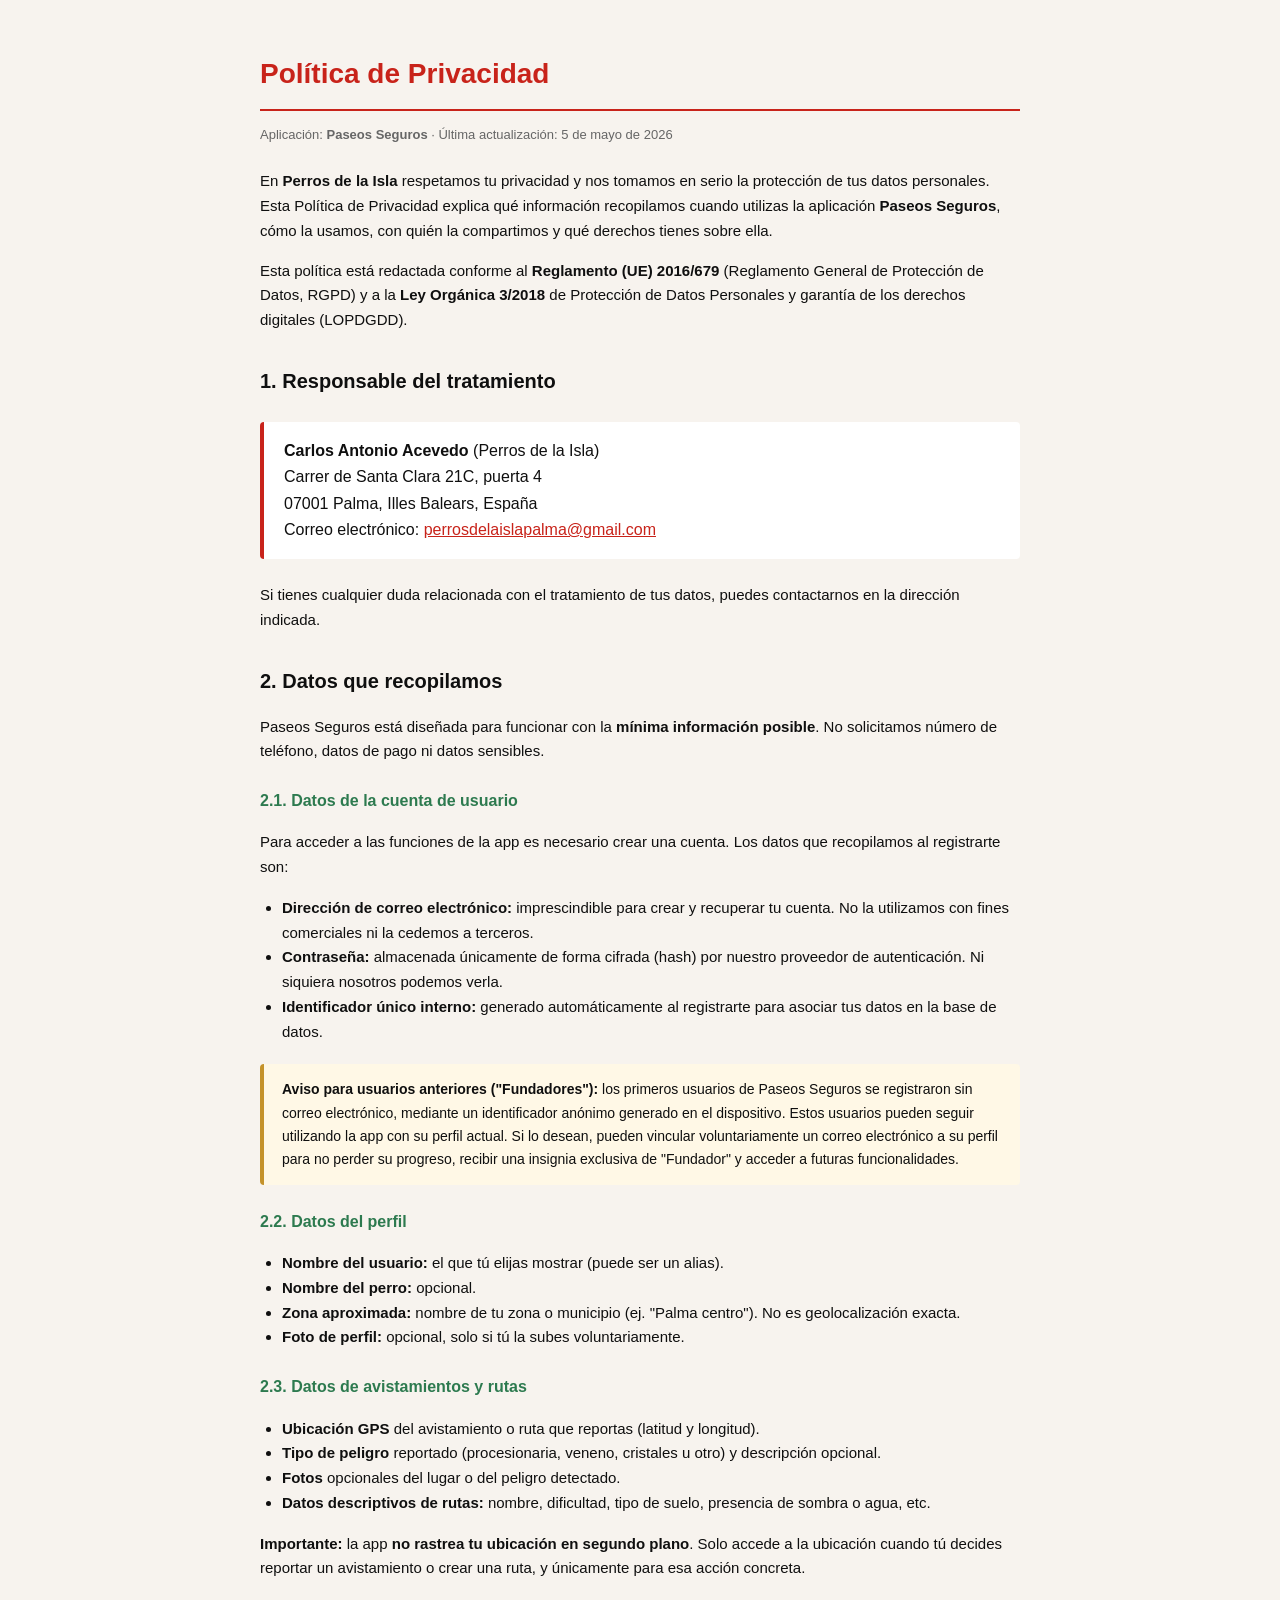
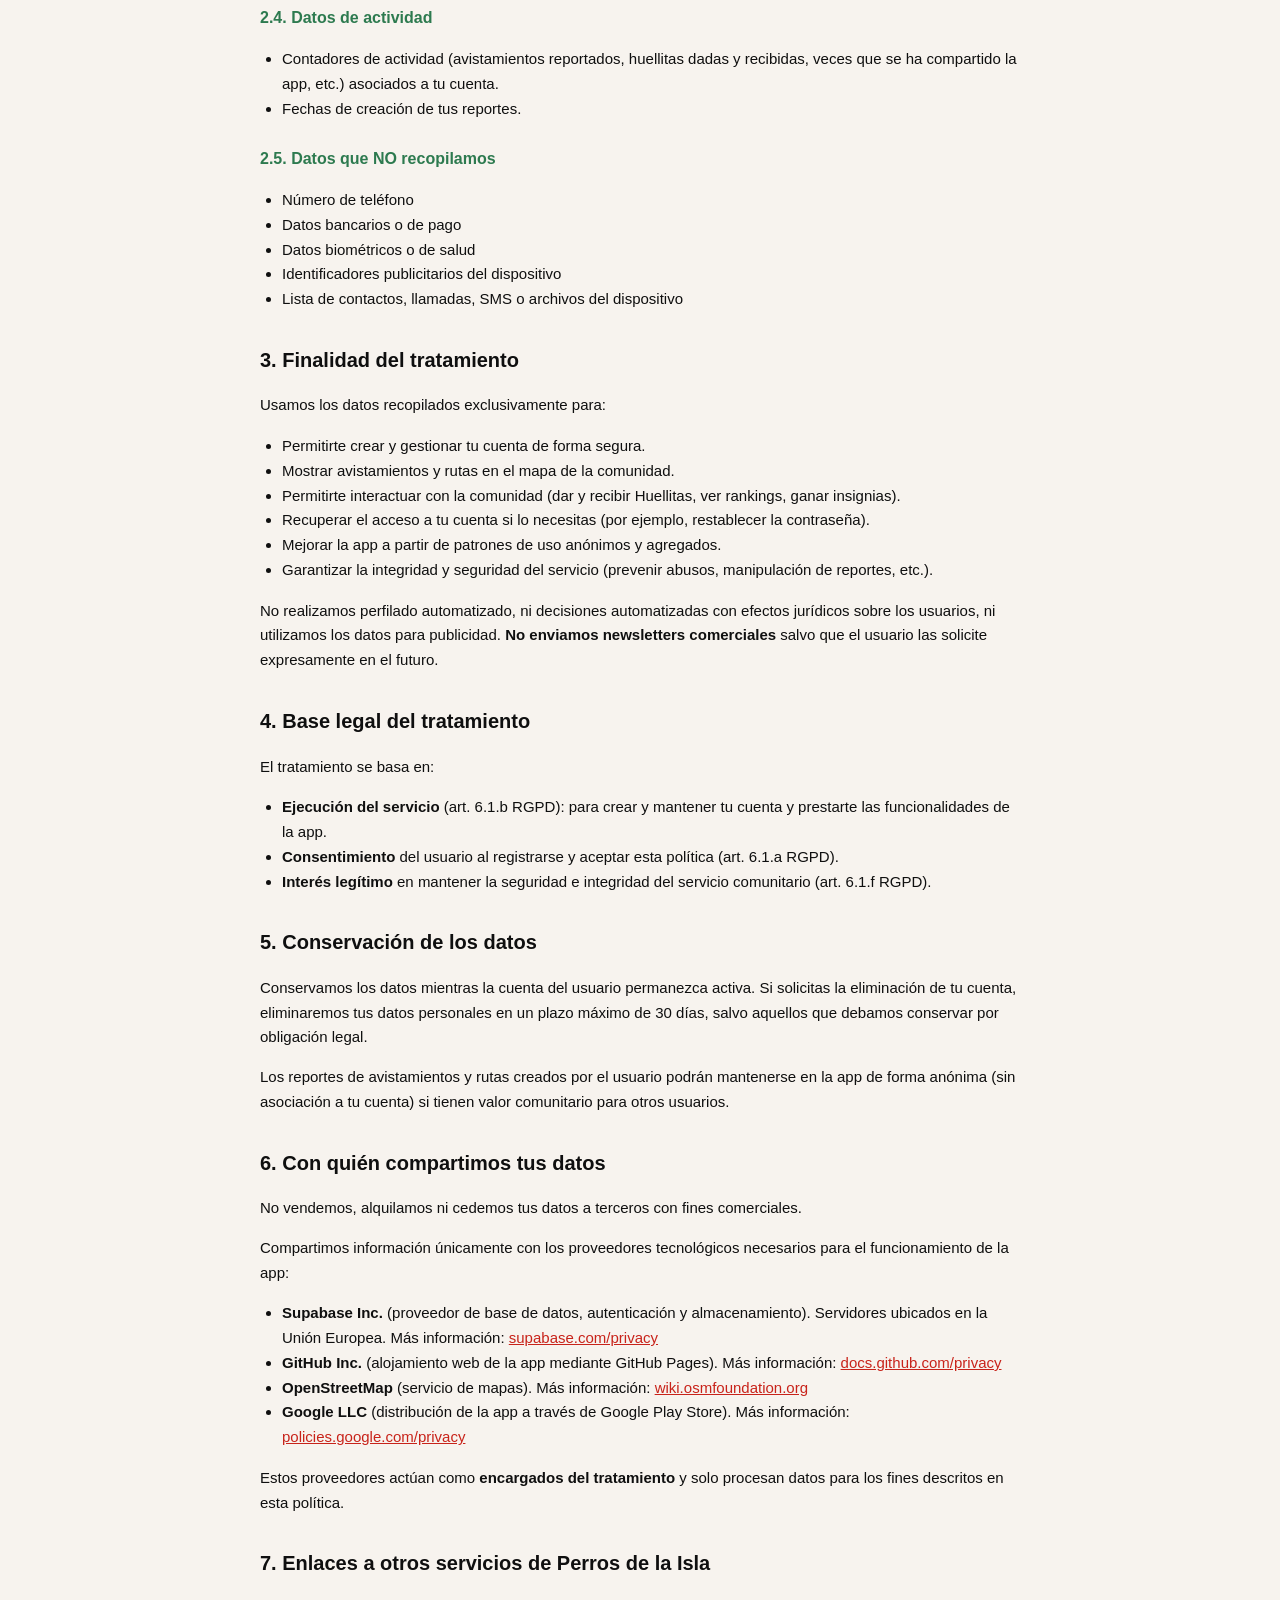
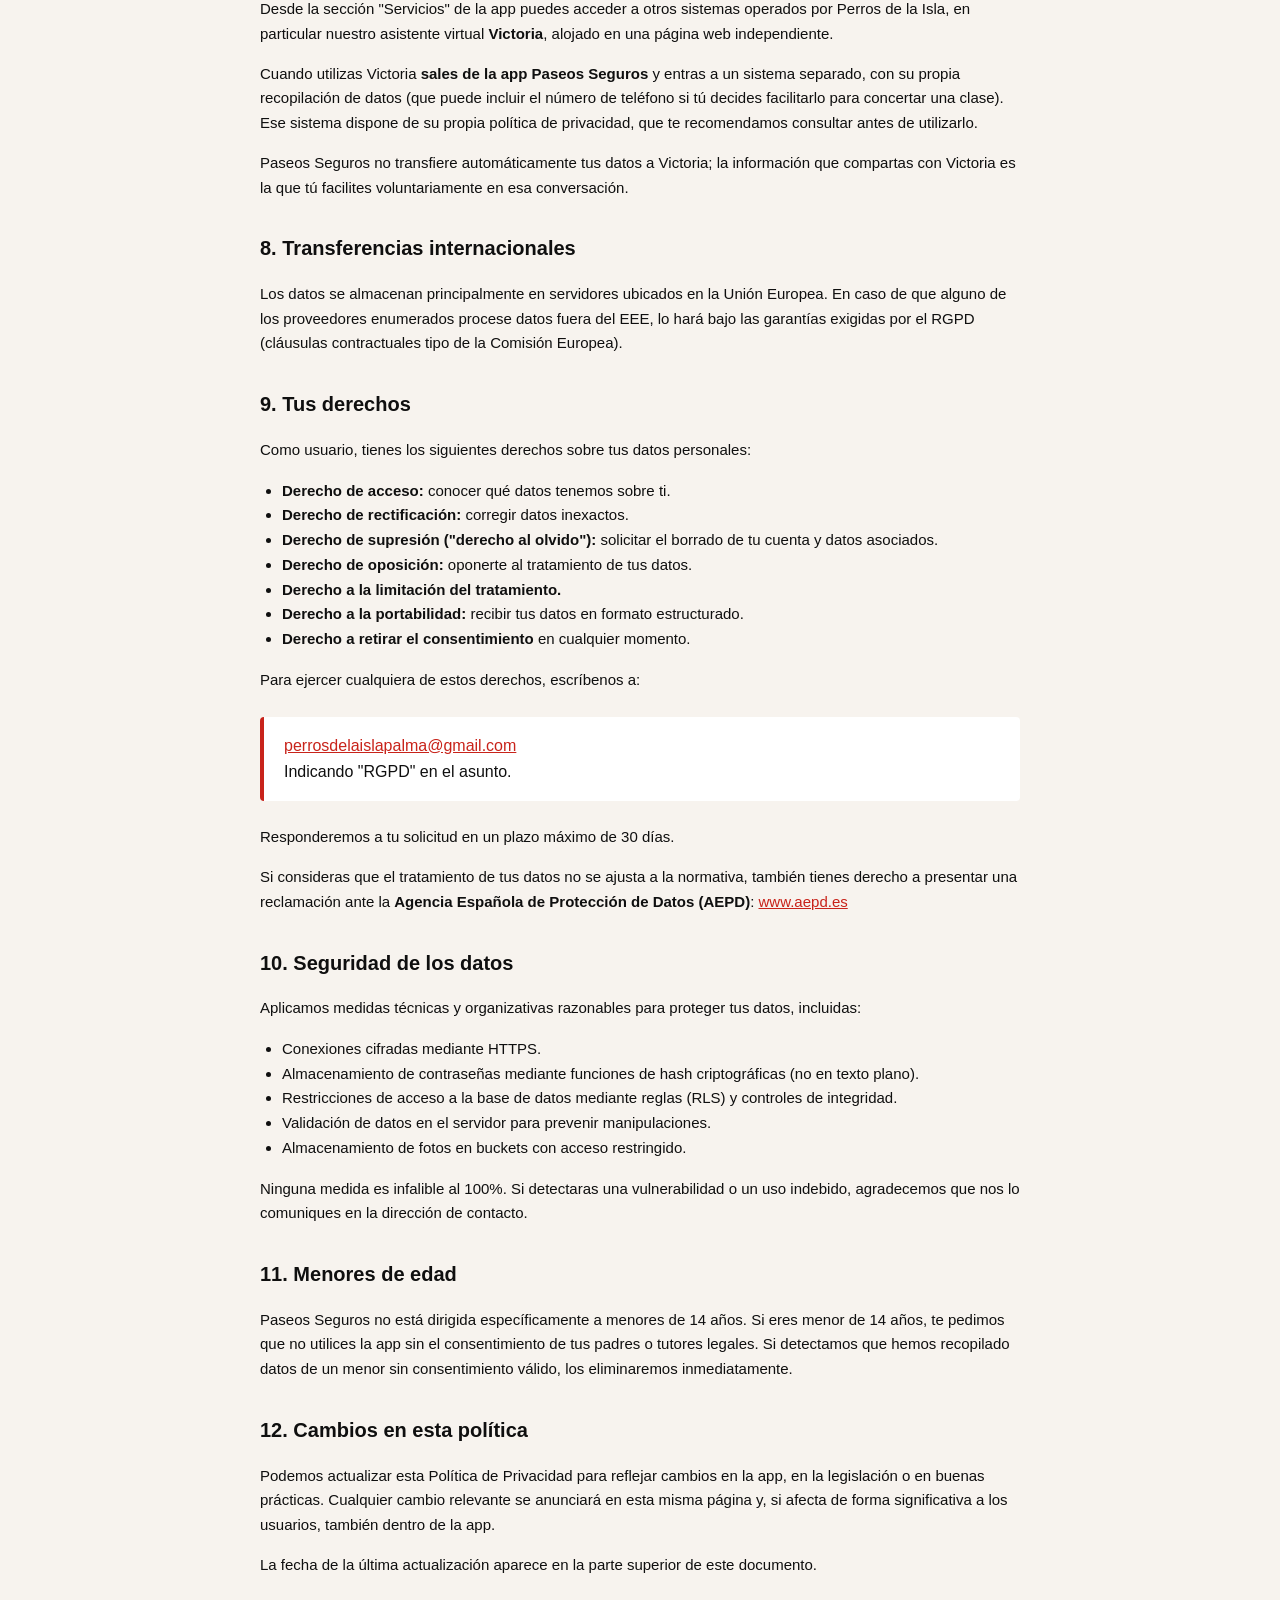
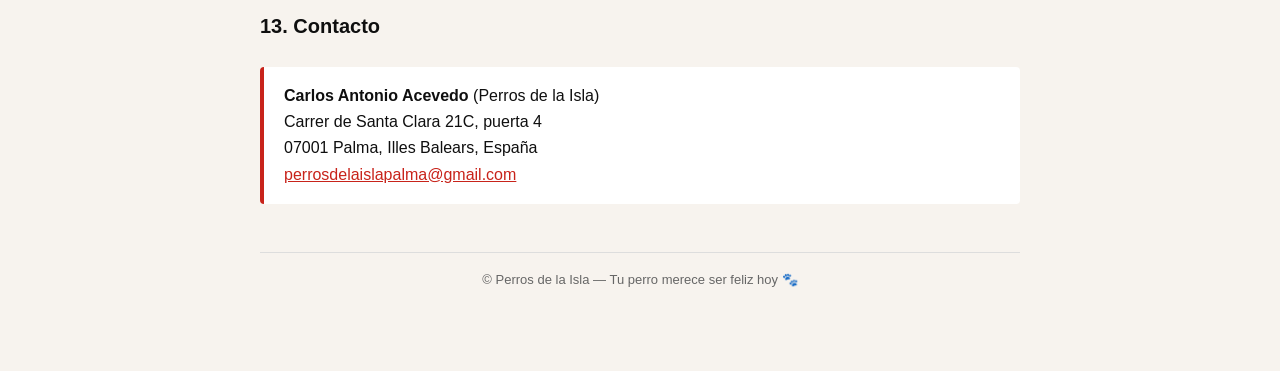
==== politica-privacidad.html @ 0988547b "docs: añadir política de privacidad pública para Play Store" ====
<!DOCTYPE html>
<html lang="es">
<head>
<meta charset="UTF-8">
<meta name="viewport" content="width=device-width, initial-scale=1.0">
<title>Política de Privacidad — Paseos Seguros</title>
<style>
  body {
    font-family: -apple-system, BlinkMacSystemFont, "Segoe UI", Roboto, sans-serif;
    max-width: 760px;
    margin: 0 auto;
    padding: 32px 20px 80px;
    line-height: 1.65;
    color: #0F0F0F;
    background: #F7F3EE;
  }
  h1 {
    color: #C8231A;
    font-size: 28px;
    border-bottom: 2px solid #C8231A;
    padding-bottom: 12px;
    margin-bottom: 8px;
  }
  h2 {
    color: #0F0F0F;
    margin-top: 32px;
    font-size: 20px;
  }
  h3 {
    color: #2D7A4F;
    margin-top: 24px;
    font-size: 16px;
  }
  p, li { font-size: 15px; }
  ul { padding-left: 22px; }
  .meta {
    color: #666;
    font-size: 13px;
    margin-bottom: 24px;
  }
  .contacto {
    background: #fff;
    padding: 16px 20px;
    border-left: 4px solid #C8231A;
    margin: 24px 0;
    border-radius: 4px;
  }
  .aviso {
    background: #fff8e6;
    padding: 14px 18px;
    border-left: 4px solid #C4922A;
    margin: 20px 0;
    border-radius: 4px;
    font-size: 14px;
  }
  a { color: #C8231A; }
  footer {
    margin-top: 48px;
    padding-top: 16px;
    border-top: 1px solid #ddd;
    font-size: 13px;
    color: #666;
    text-align: center;
  }
</style>
</head>
<body>

<h1>Política de Privacidad</h1>
<p class="meta">Aplicación: <strong>Paseos Seguros</strong> · Última actualización: 5 de mayo de 2026</p>

<p>En <strong>Perros de la Isla</strong> respetamos tu privacidad y nos tomamos en serio la protección de tus datos personales. Esta Política de Privacidad explica qué información recopilamos cuando utilizas la aplicación <strong>Paseos Seguros</strong>, cómo la usamos, con quién la compartimos y qué derechos tienes sobre ella.</p>

<p>Esta política está redactada conforme al <strong>Reglamento (UE) 2016/679</strong> (Reglamento General de Protección de Datos, RGPD) y a la <strong>Ley Orgánica 3/2018</strong> de Protección de Datos Personales y garantía de los derechos digitales (LOPDGDD).</p>

<h2>1. Responsable del tratamiento</h2>

<div class="contacto">
<strong>Carlos Antonio Acevedo</strong> (Perros de la Isla)<br>
Carrer de Santa Clara 21C, puerta 4<br>
07001 Palma, Illes Balears, España<br>
Correo electrónico: <a href="mailto:perrosdelaislapalma@gmail.com">perrosdelaislapalma@gmail.com</a>
</div>

<p>Si tienes cualquier duda relacionada con el tratamiento de tus datos, puedes contactarnos en la dirección indicada.</p>

<h2>2. Datos que recopilamos</h2>

<p>Paseos Seguros está diseñada para funcionar con la <strong>mínima información posible</strong>. No solicitamos número de teléfono, datos de pago ni datos sensibles.</p>

<h3>2.1. Datos de la cuenta de usuario</h3>

<p>Para acceder a las funciones de la app es necesario crear una cuenta. Los datos que recopilamos al registrarte son:</p>

<ul>
  <li><strong>Dirección de correo electrónico:</strong> imprescindible para crear y recuperar tu cuenta. No la utilizamos con fines comerciales ni la cedemos a terceros.</li>
  <li><strong>Contraseña:</strong> almacenada únicamente de forma cifrada (hash) por nuestro proveedor de autenticación. Ni siquiera nosotros podemos verla.</li>
  <li><strong>Identificador único interno:</strong> generado automáticamente al registrarte para asociar tus datos en la base de datos.</li>
</ul>

<div class="aviso">
<strong>Aviso para usuarios anteriores ("Fundadores"):</strong> los primeros usuarios de Paseos Seguros se registraron sin correo electrónico, mediante un identificador anónimo generado en el dispositivo. Estos usuarios pueden seguir utilizando la app con su perfil actual. Si lo desean, pueden vincular voluntariamente un correo electrónico a su perfil para no perder su progreso, recibir una insignia exclusiva de "Fundador" y acceder a futuras funcionalidades.
</div>

<h3>2.2. Datos del perfil</h3>
<ul>
  <li><strong>Nombre del usuario:</strong> el que tú elijas mostrar (puede ser un alias).</li>
  <li><strong>Nombre del perro:</strong> opcional.</li>
  <li><strong>Zona aproximada:</strong> nombre de tu zona o municipio (ej. "Palma centro"). No es geolocalización exacta.</li>
  <li><strong>Foto de perfil:</strong> opcional, solo si tú la subes voluntariamente.</li>
</ul>

<h3>2.3. Datos de avistamientos y rutas</h3>
<ul>
  <li><strong>Ubicación GPS</strong> del avistamiento o ruta que reportas (latitud y longitud).</li>
  <li><strong>Tipo de peligro</strong> reportado (procesionaria, veneno, cristales u otro) y descripción opcional.</li>
  <li><strong>Fotos</strong> opcionales del lugar o del peligro detectado.</li>
  <li><strong>Datos descriptivos de rutas:</strong> nombre, dificultad, tipo de suelo, presencia de sombra o agua, etc.</li>
</ul>

<p><strong>Importante:</strong> la app <strong>no rastrea tu ubicación en segundo plano</strong>. Solo accede a la ubicación cuando tú decides reportar un avistamiento o crear una ruta, y únicamente para esa acción concreta.</p>

<h3>2.4. Datos de actividad</h3>
<ul>
  <li>Contadores de actividad (avistamientos reportados, huellitas dadas y recibidas, veces que se ha compartido la app, etc.) asociados a tu cuenta.</li>
  <li>Fechas de creación de tus reportes.</li>
</ul>

<h3>2.5. Datos que NO recopilamos</h3>
<ul>
  <li>Número de teléfono</li>
  <li>Datos bancarios o de pago</li>
  <li>Datos biométricos o de salud</li>
  <li>Identificadores publicitarios del dispositivo</li>
  <li>Lista de contactos, llamadas, SMS o archivos del dispositivo</li>
</ul>

<h2>3. Finalidad del tratamiento</h2>

<p>Usamos los datos recopilados exclusivamente para:</p>
<ul>
  <li>Permitirte crear y gestionar tu cuenta de forma segura.</li>
  <li>Mostrar avistamientos y rutas en el mapa de la comunidad.</li>
  <li>Permitirte interactuar con la comunidad (dar y recibir Huellitas, ver rankings, ganar insignias).</li>
  <li>Recuperar el acceso a tu cuenta si lo necesitas (por ejemplo, restablecer la contraseña).</li>
  <li>Mejorar la app a partir de patrones de uso anónimos y agregados.</li>
  <li>Garantizar la integridad y seguridad del servicio (prevenir abusos, manipulación de reportes, etc.).</li>
</ul>

<p>No realizamos perfilado automatizado, ni decisiones automatizadas con efectos jurídicos sobre los usuarios, ni utilizamos los datos para publicidad. <strong>No enviamos newsletters comerciales</strong> salvo que el usuario las solicite expresamente en el futuro.</p>

<h2>4. Base legal del tratamiento</h2>

<p>El tratamiento se basa en:</p>
<ul>
  <li><strong>Ejecución del servicio</strong> (art. 6.1.b RGPD): para crear y mantener tu cuenta y prestarte las funcionalidades de la app.</li>
  <li><strong>Consentimiento</strong> del usuario al registrarse y aceptar esta política (art. 6.1.a RGPD).</li>
  <li><strong>Interés legítimo</strong> en mantener la seguridad e integridad del servicio comunitario (art. 6.1.f RGPD).</li>
</ul>

<h2>5. Conservación de los datos</h2>

<p>Conservamos los datos mientras la cuenta del usuario permanezca activa. Si solicitas la eliminación de tu cuenta, eliminaremos tus datos personales en un plazo máximo de 30 días, salvo aquellos que debamos conservar por obligación legal.</p>

<p>Los reportes de avistamientos y rutas creados por el usuario podrán mantenerse en la app de forma anónima (sin asociación a tu cuenta) si tienen valor comunitario para otros usuarios.</p>

<h2>6. Con quién compartimos tus datos</h2>

<p>No vendemos, alquilamos ni cedemos tus datos a terceros con fines comerciales.</p>

<p>Compartimos información únicamente con los proveedores tecnológicos necesarios para el funcionamiento de la app:</p>

<ul>
  <li><strong>Supabase Inc.</strong> (proveedor de base de datos, autenticación y almacenamiento). Servidores ubicados en la Unión Europea. Más información: <a href="https://supabase.com/privacy" target="_blank" rel="noopener">supabase.com/privacy</a></li>
  <li><strong>GitHub Inc.</strong> (alojamiento web de la app mediante GitHub Pages). Más información: <a href="https://docs.github.com/site-policy/privacy-policies/github-general-privacy-statement" target="_blank" rel="noopener">docs.github.com/privacy</a></li>
  <li><strong>OpenStreetMap</strong> (servicio de mapas). Más información: <a href="https://wiki.osmfoundation.org/wiki/Privacy_Policy" target="_blank" rel="noopener">wiki.osmfoundation.org</a></li>
  <li><strong>Google LLC</strong> (distribución de la app a través de Google Play Store). Más información: <a href="https://policies.google.com/privacy" target="_blank" rel="noopener">policies.google.com/privacy</a></li>
</ul>

<p>Estos proveedores actúan como <strong>encargados del tratamiento</strong> y solo procesan datos para los fines descritos en esta política.</p>

<h2>7. Enlaces a otros servicios de Perros de la Isla</h2>

<p>Desde la sección "Servicios" de la app puedes acceder a otros sistemas operados por Perros de la Isla, en particular nuestro asistente virtual <strong>Victoria</strong>, alojado en una página web independiente.</p>

<p>Cuando utilizas Victoria <strong>sales de la app Paseos Seguros</strong> y entras a un sistema separado, con su propia recopilación de datos (que puede incluir el número de teléfono si tú decides facilitarlo para concertar una clase). Ese sistema dispone de su propia política de privacidad, que te recomendamos consultar antes de utilizarlo.</p>

<p>Paseos Seguros no transfiere automáticamente tus datos a Victoria; la información que compartas con Victoria es la que tú facilites voluntariamente en esa conversación.</p>

<h2>8. Transferencias internacionales</h2>

<p>Los datos se almacenan principalmente en servidores ubicados en la Unión Europea. En caso de que alguno de los proveedores enumerados procese datos fuera del EEE, lo hará bajo las garantías exigidas por el RGPD (cláusulas contractuales tipo de la Comisión Europea).</p>

<h2>9. Tus derechos</h2>

<p>Como usuario, tienes los siguientes derechos sobre tus datos personales:</p>

<ul>
  <li><strong>Derecho de acceso:</strong> conocer qué datos tenemos sobre ti.</li>
  <li><strong>Derecho de rectificación:</strong> corregir datos inexactos.</li>
  <li><strong>Derecho de supresión ("derecho al olvido"):</strong> solicitar el borrado de tu cuenta y datos asociados.</li>
  <li><strong>Derecho de oposición:</strong> oponerte al tratamiento de tus datos.</li>
  <li><strong>Derecho a la limitación del tratamiento.</strong></li>
  <li><strong>Derecho a la portabilidad:</strong> recibir tus datos en formato estructurado.</li>
  <li><strong>Derecho a retirar el consentimiento</strong> en cualquier momento.</li>
</ul>

<p>Para ejercer cualquiera de estos derechos, escríbenos a:</p>

<div class="contacto">
<a href="mailto:perrosdelaislapalma@gmail.com">perrosdelaislapalma@gmail.com</a><br>
Indicando "RGPD" en el asunto.
</div>

<p>Responderemos a tu solicitud en un plazo máximo de 30 días.</p>

<p>Si consideras que el tratamiento de tus datos no se ajusta a la normativa, también tienes derecho a presentar una reclamación ante la <strong>Agencia Española de Protección de Datos (AEPD)</strong>: <a href="https://www.aepd.es" target="_blank" rel="noopener">www.aepd.es</a></p>

<h2>10. Seguridad de los datos</h2>

<p>Aplicamos medidas técnicas y organizativas razonables para proteger tus datos, incluidas:</p>
<ul>
  <li>Conexiones cifradas mediante HTTPS.</li>
  <li>Almacenamiento de contraseñas mediante funciones de hash criptográficas (no en texto plano).</li>
  <li>Restricciones de acceso a la base de datos mediante reglas (RLS) y controles de integridad.</li>
  <li>Validación de datos en el servidor para prevenir manipulaciones.</li>
  <li>Almacenamiento de fotos en buckets con acceso restringido.</li>
</ul>

<p>Ninguna medida es infalible al 100%. Si detectaras una vulnerabilidad o un uso indebido, agradecemos que nos lo comuniques en la dirección de contacto.</p>

<h2>11. Menores de edad</h2>

<p>Paseos Seguros no está dirigida específicamente a menores de 14 años. Si eres menor de 14 años, te pedimos que no utilices la app sin el consentimiento de tus padres o tutores legales. Si detectamos que hemos recopilado datos de un menor sin consentimiento válido, los eliminaremos inmediatamente.</p>

<h2>12. Cambios en esta política</h2>

<p>Podemos actualizar esta Política de Privacidad para reflejar cambios en la app, en la legislación o en buenas prácticas. Cualquier cambio relevante se anunciará en esta misma página y, si afecta de forma significativa a los usuarios, también dentro de la app.</p>

<p>La fecha de la última actualización aparece en la parte superior de este documento.</p>

<h2>13. Contacto</h2>

<div class="contacto">
<strong>Carlos Antonio Acevedo</strong> (Perros de la Isla)<br>
Carrer de Santa Clara 21C, puerta 4<br>
07001 Palma, Illes Balears, España<br>
<a href="mailto:perrosdelaislapalma@gmail.com">perrosdelaislapalma@gmail.com</a>
</div>

<footer>
© Perros de la Isla — Tu perro merece ser feliz hoy 🐾
</footer>

</body>
</html>
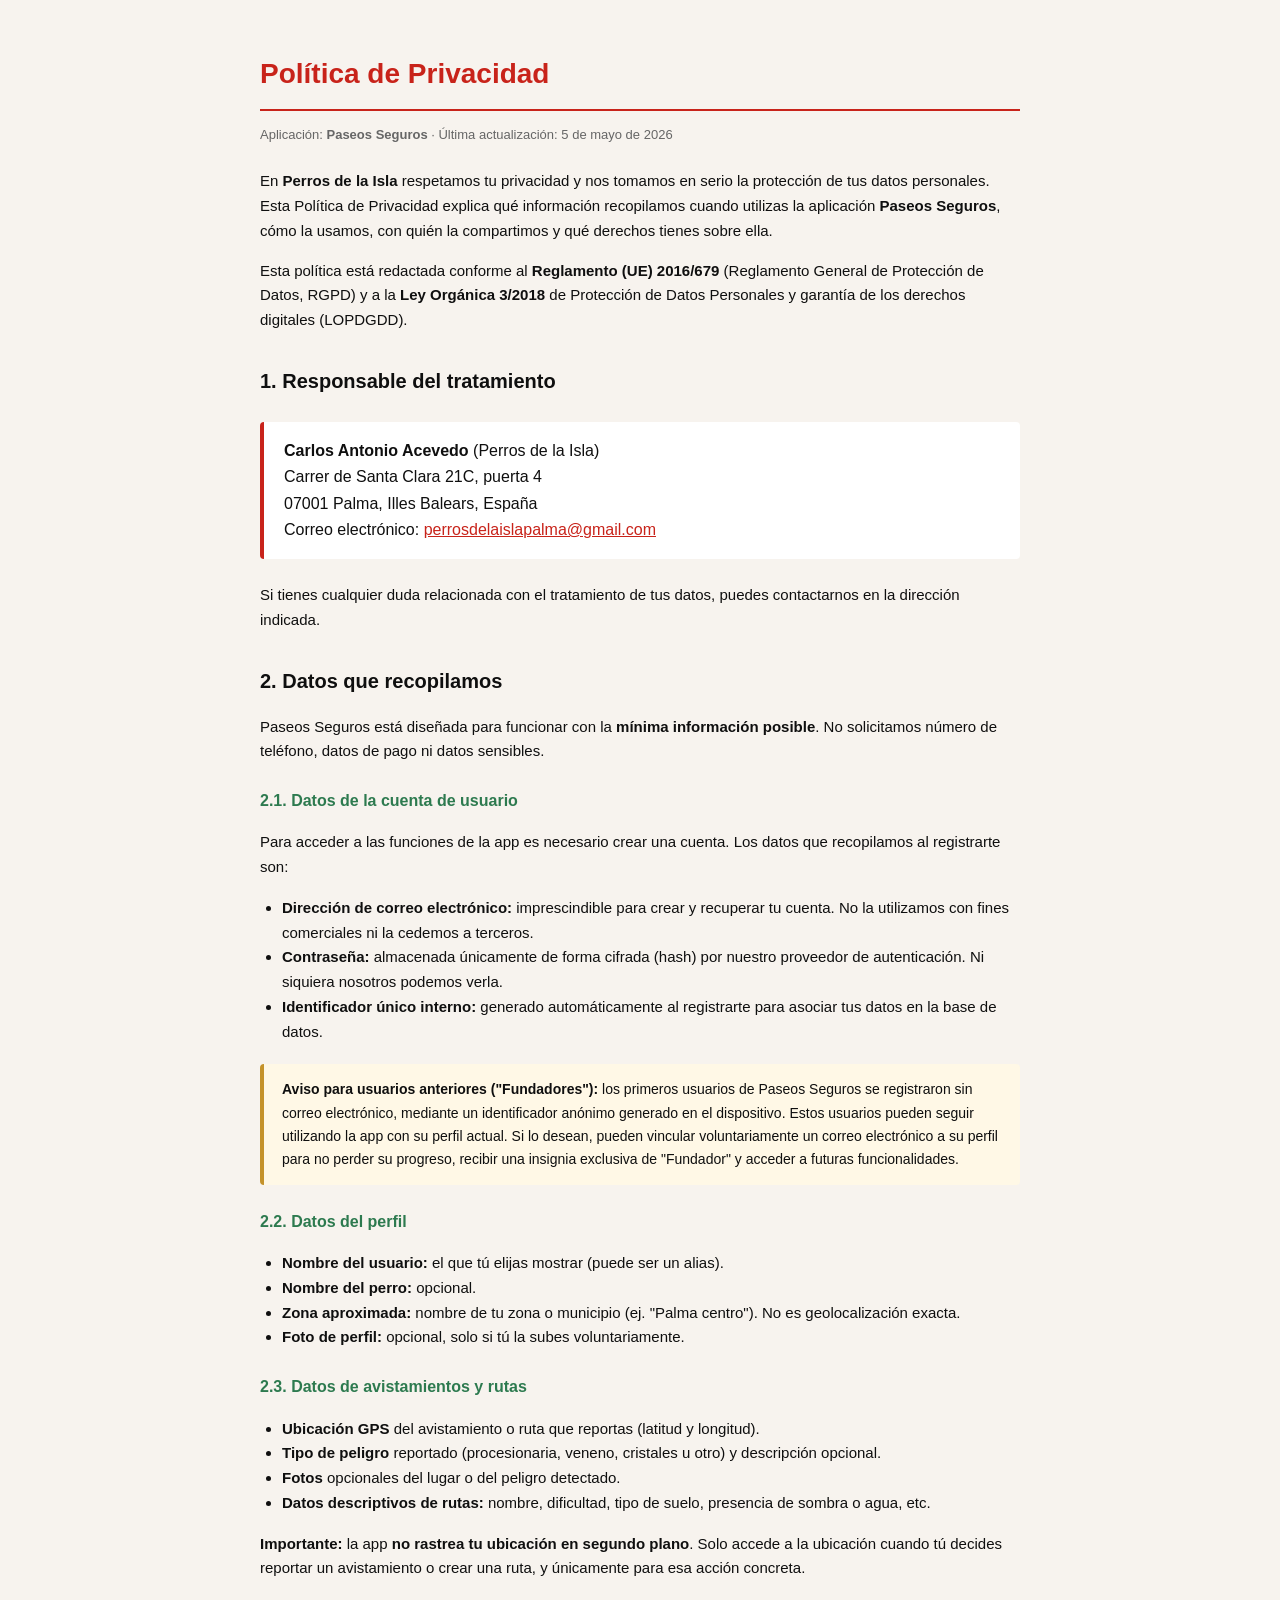
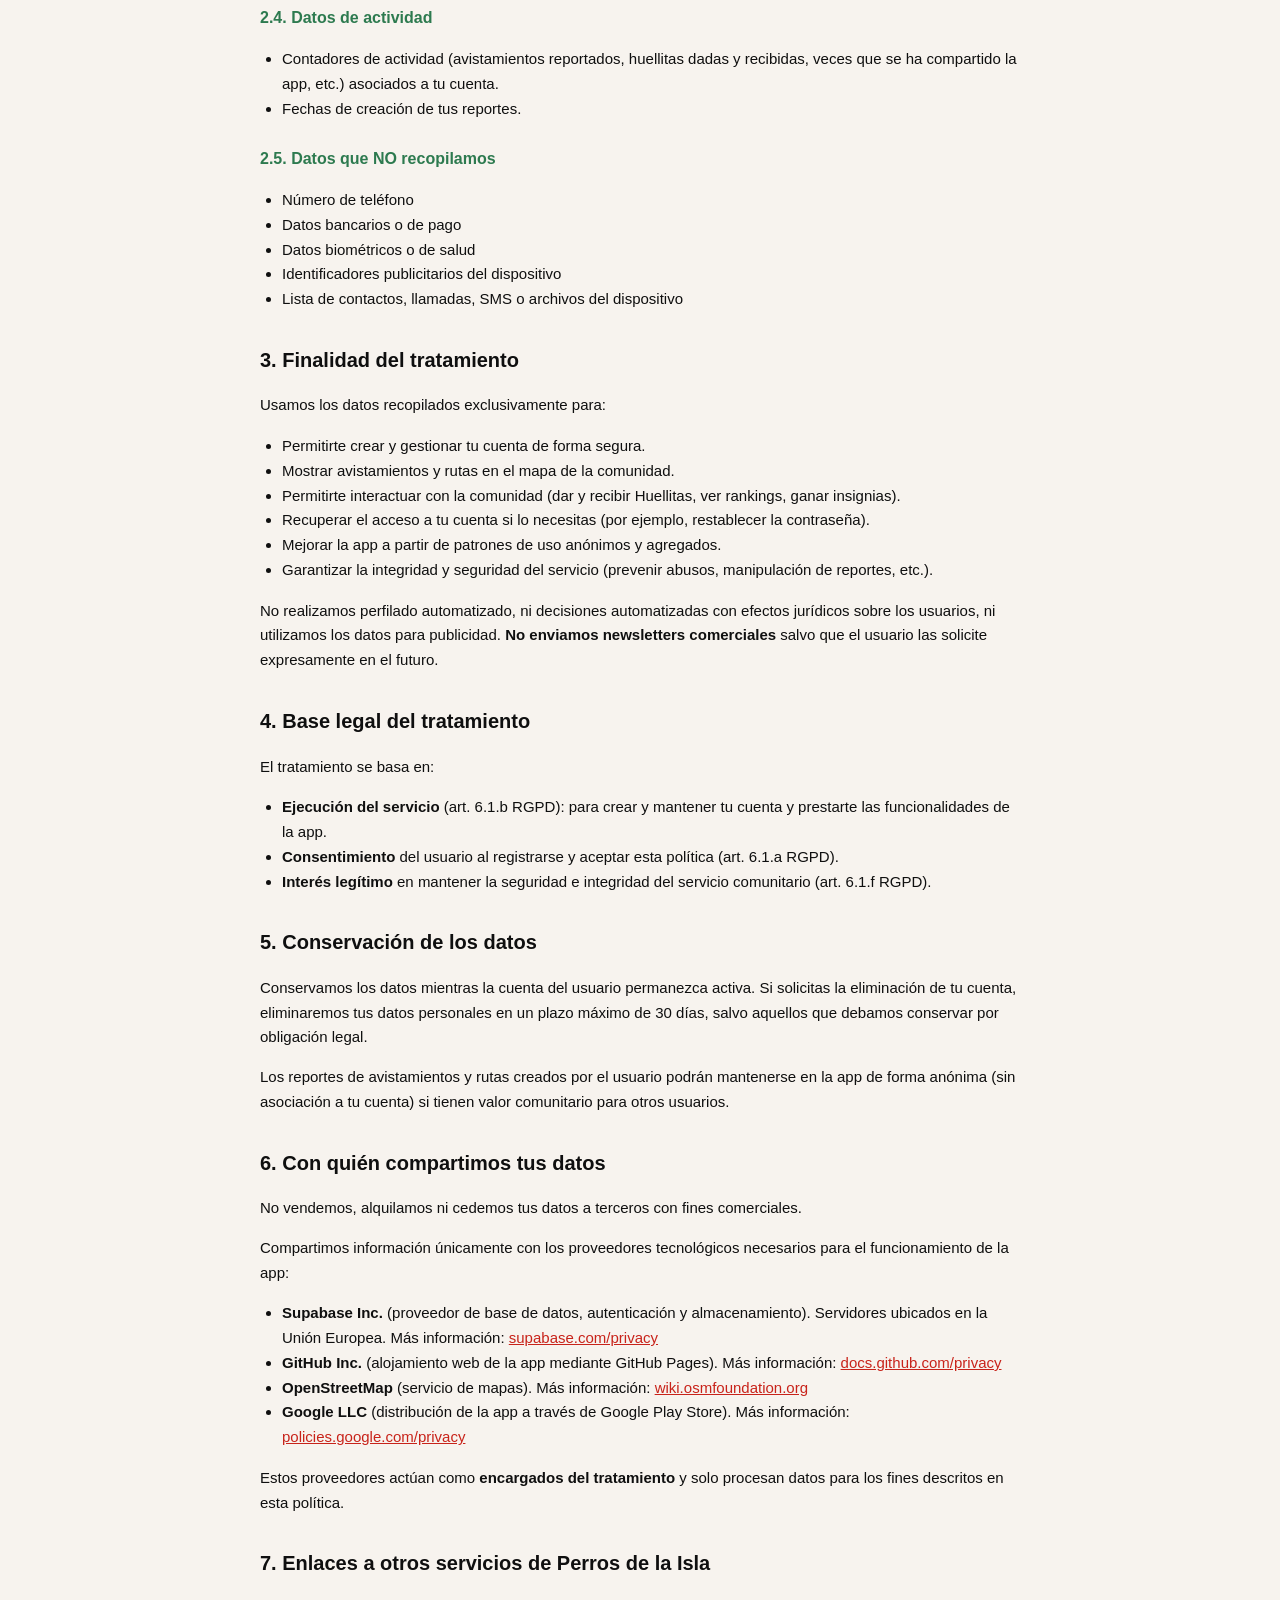
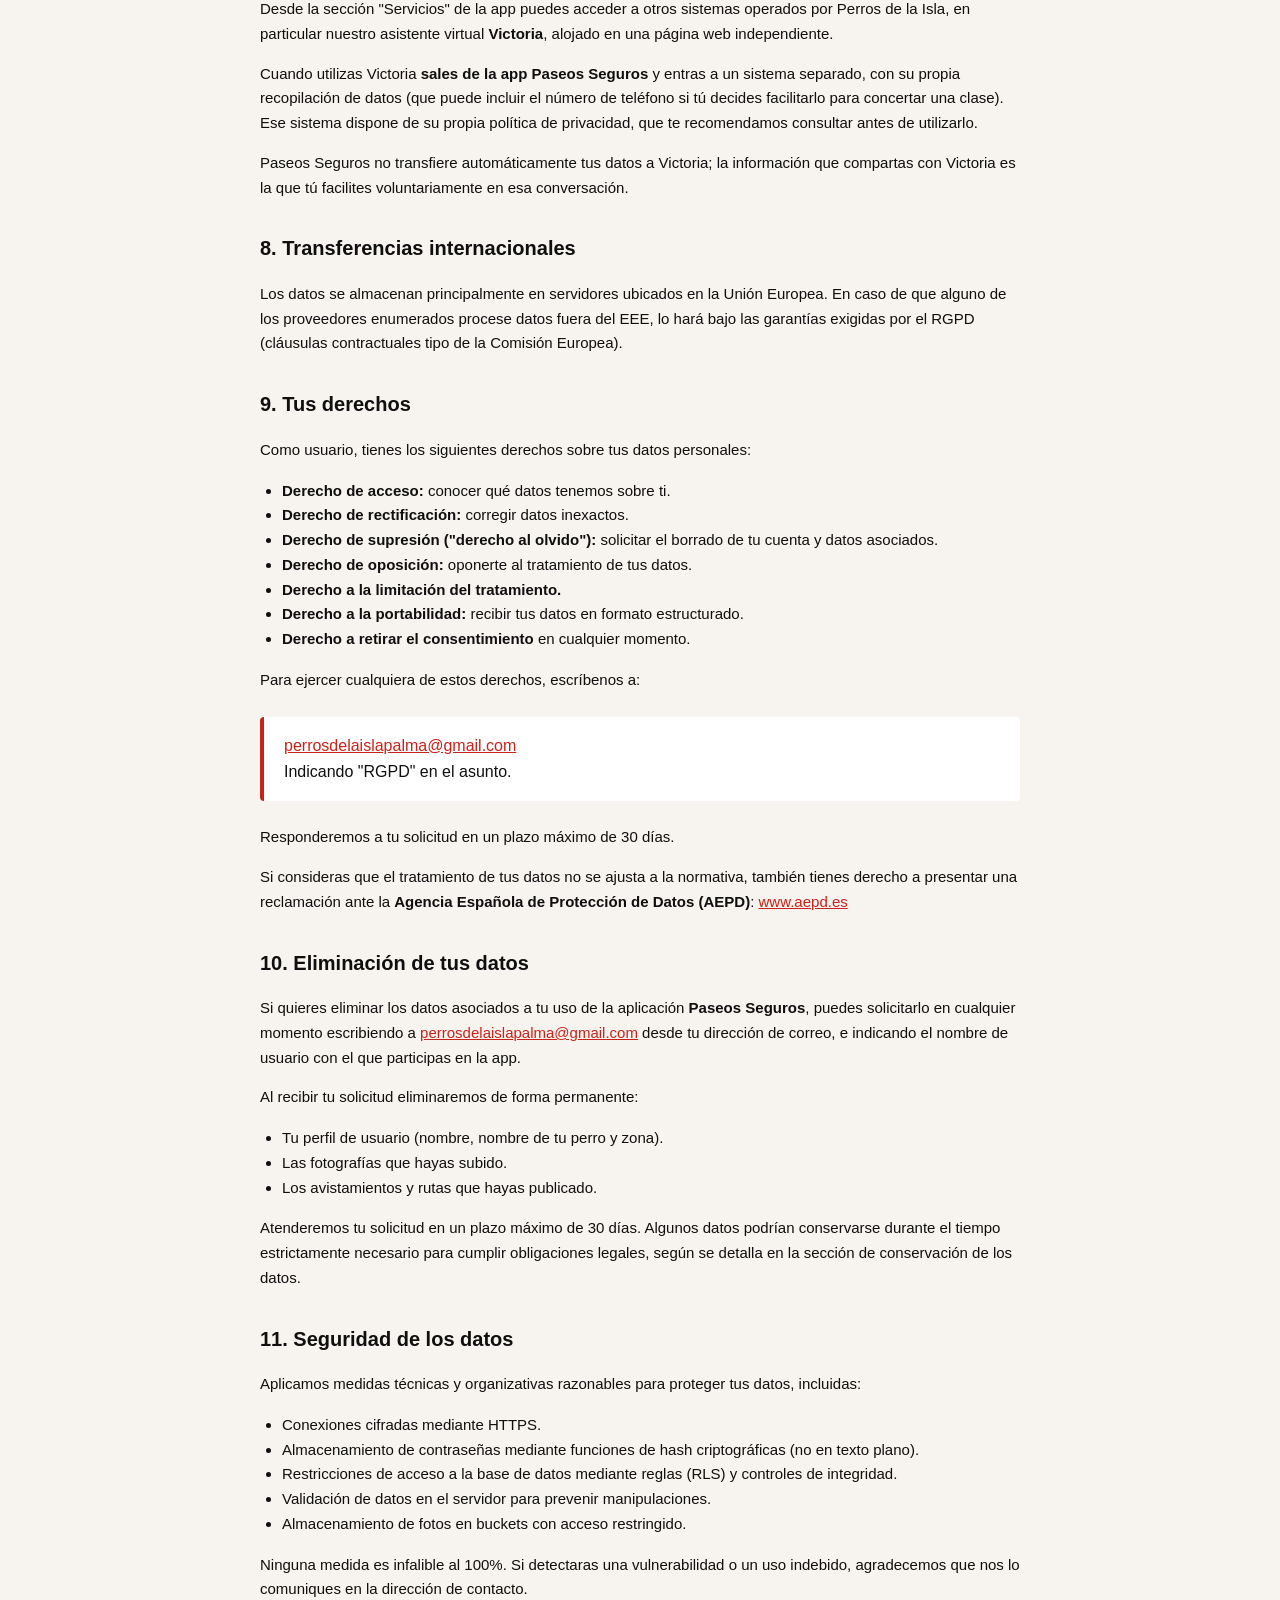
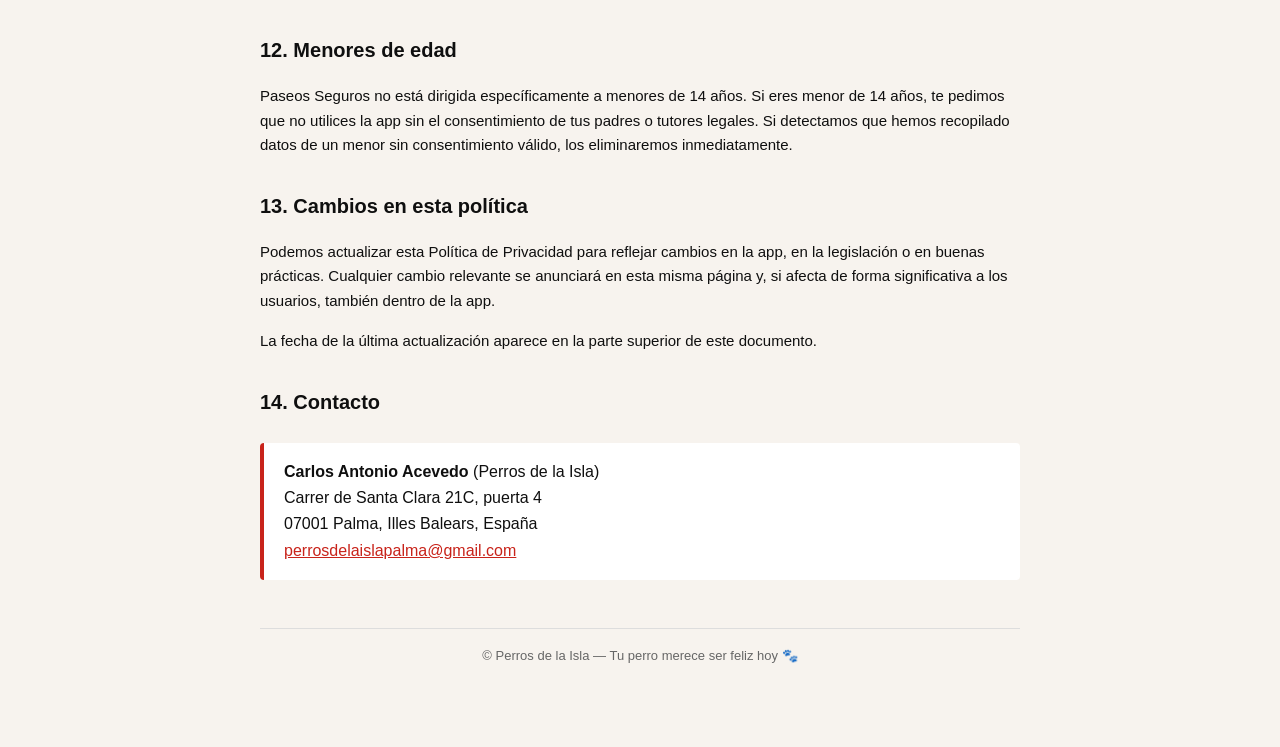
==== commit f6536224: "Sección de eliminación de datos en política de privacidad (Play Store)" ====
--- a/politica-privacidad.html
+++ b/politica-privacidad.html
@@ -216,7 +216,21 @@
 
 <p>Si consideras que el tratamiento de tus datos no se ajusta a la normativa, también tienes derecho a presentar una reclamación ante la <strong>Agencia Española de Protección de Datos (AEPD)</strong>: <a href="https://www.aepd.es" target="_blank" rel="noopener">www.aepd.es</a></p>
 
-<h2>10. Seguridad de los datos</h2>
+<h2 id="eliminacion-de-datos">10. Eliminación de tus datos</h2>
+
+<p>Si quieres eliminar los datos asociados a tu uso de la aplicación <strong>Paseos Seguros</strong>, puedes solicitarlo en cualquier momento escribiendo a <a href="mailto:perrosdelaislapalma@gmail.com">perrosdelaislapalma@gmail.com</a> desde tu dirección de correo, e indicando el nombre de usuario con el que participas en la app.</p>
+
+<p>Al recibir tu solicitud eliminaremos de forma permanente:</p>
+
+<ul>
+  <li>Tu perfil de usuario (nombre, nombre de tu perro y zona).</li>
+  <li>Las fotografías que hayas subido.</li>
+  <li>Los avistamientos y rutas que hayas publicado.</li>
+</ul>
+
+<p>Atenderemos tu solicitud en un plazo máximo de 30 días. Algunos datos podrían conservarse durante el tiempo estrictamente necesario para cumplir obligaciones legales, según se detalla en la sección de conservación de los datos.</p>
+
+<h2>11. Seguridad de los datos</h2>
 
 <p>Aplicamos medidas técnicas y organizativas razonables para proteger tus datos, incluidas:</p>
 <ul>
@@ -229,17 +243,17 @@
 
 <p>Ninguna medida es infalible al 100%. Si detectaras una vulnerabilidad o un uso indebido, agradecemos que nos lo comuniques en la dirección de contacto.</p>
 
-<h2>11. Menores de edad</h2>
+<h2>12. Menores de edad</h2>
 
 <p>Paseos Seguros no está dirigida específicamente a menores de 14 años. Si eres menor de 14 años, te pedimos que no utilices la app sin el consentimiento de tus padres o tutores legales. Si detectamos que hemos recopilado datos de un menor sin consentimiento válido, los eliminaremos inmediatamente.</p>
 
-<h2>12. Cambios en esta política</h2>
+<h2>13. Cambios en esta política</h2>
 
 <p>Podemos actualizar esta Política de Privacidad para reflejar cambios en la app, en la legislación o en buenas prácticas. Cualquier cambio relevante se anunciará en esta misma página y, si afecta de forma significativa a los usuarios, también dentro de la app.</p>
 
 <p>La fecha de la última actualización aparece en la parte superior de este documento.</p>
 
-<h2>13. Contacto</h2>
+<h2>14. Contacto</h2>
 
 <div class="contacto">
 <strong>Carlos Antonio Acevedo</strong> (Perros de la Isla)<br>
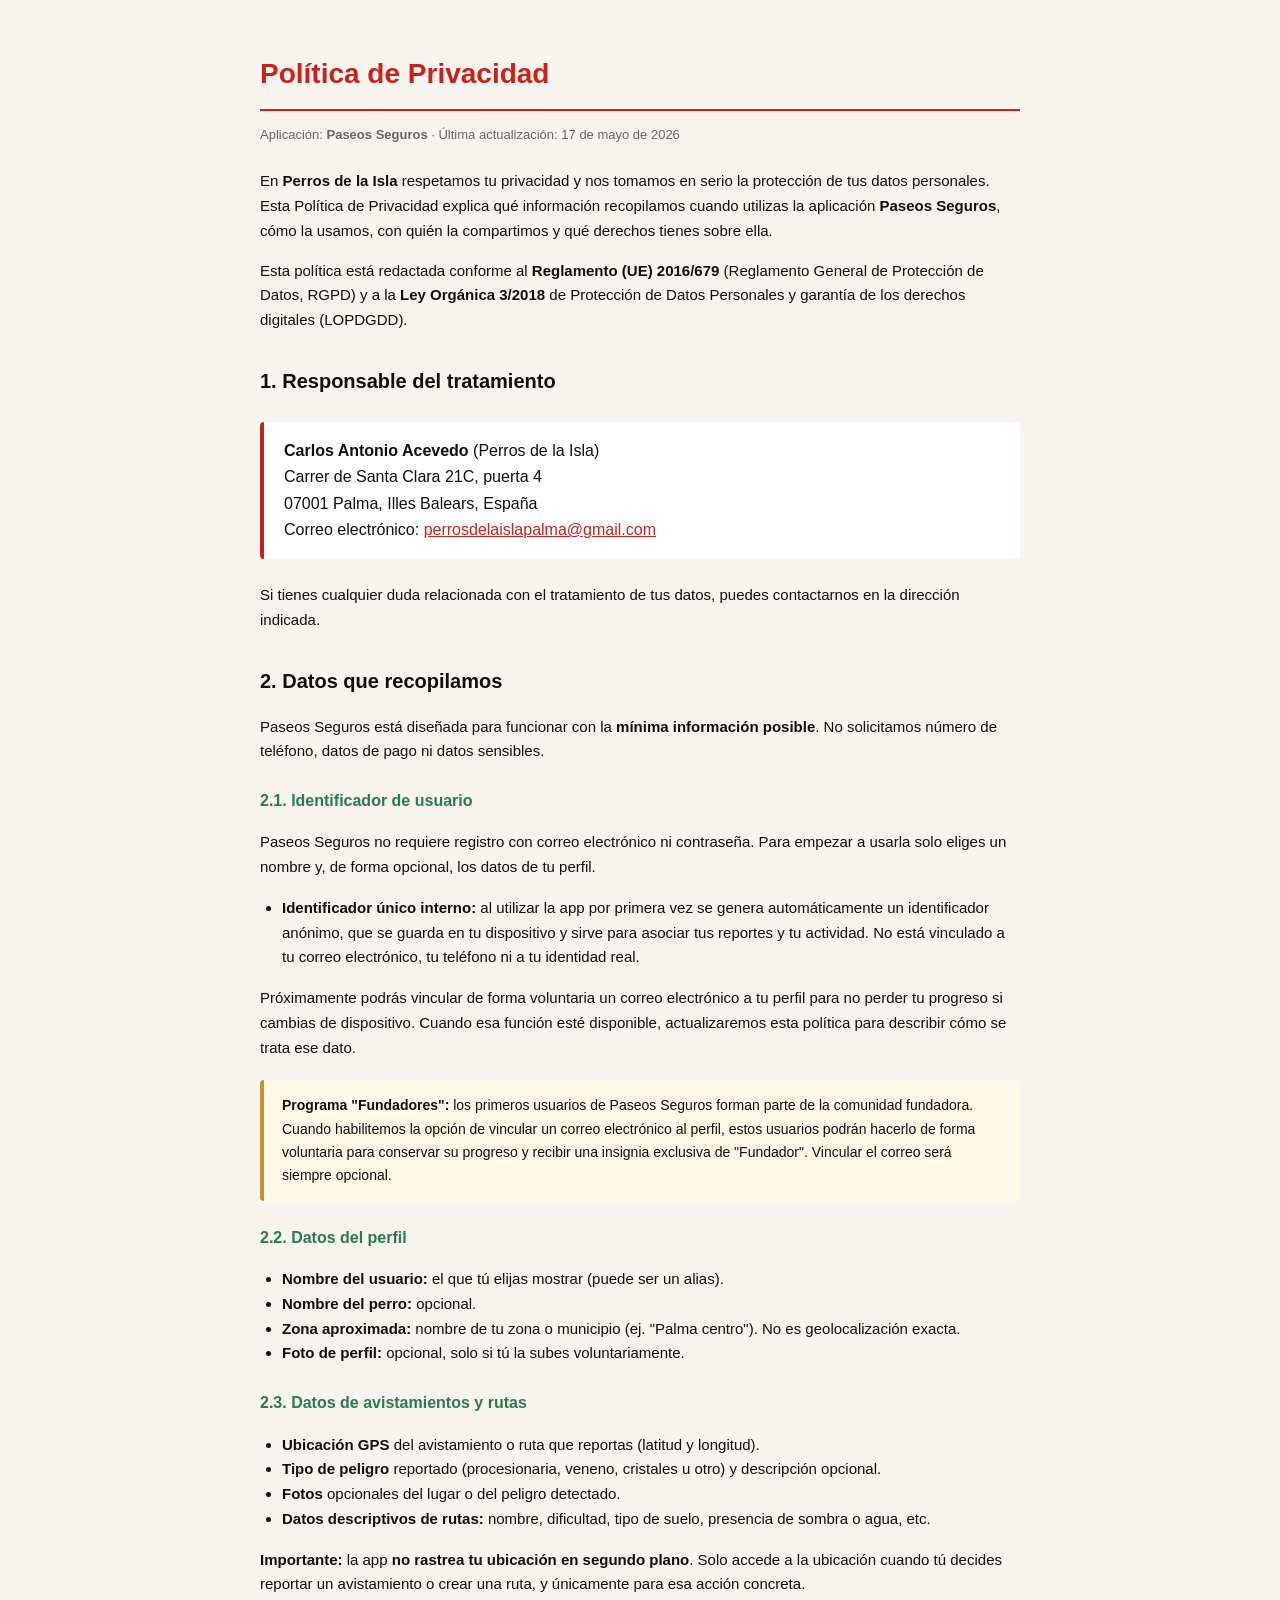
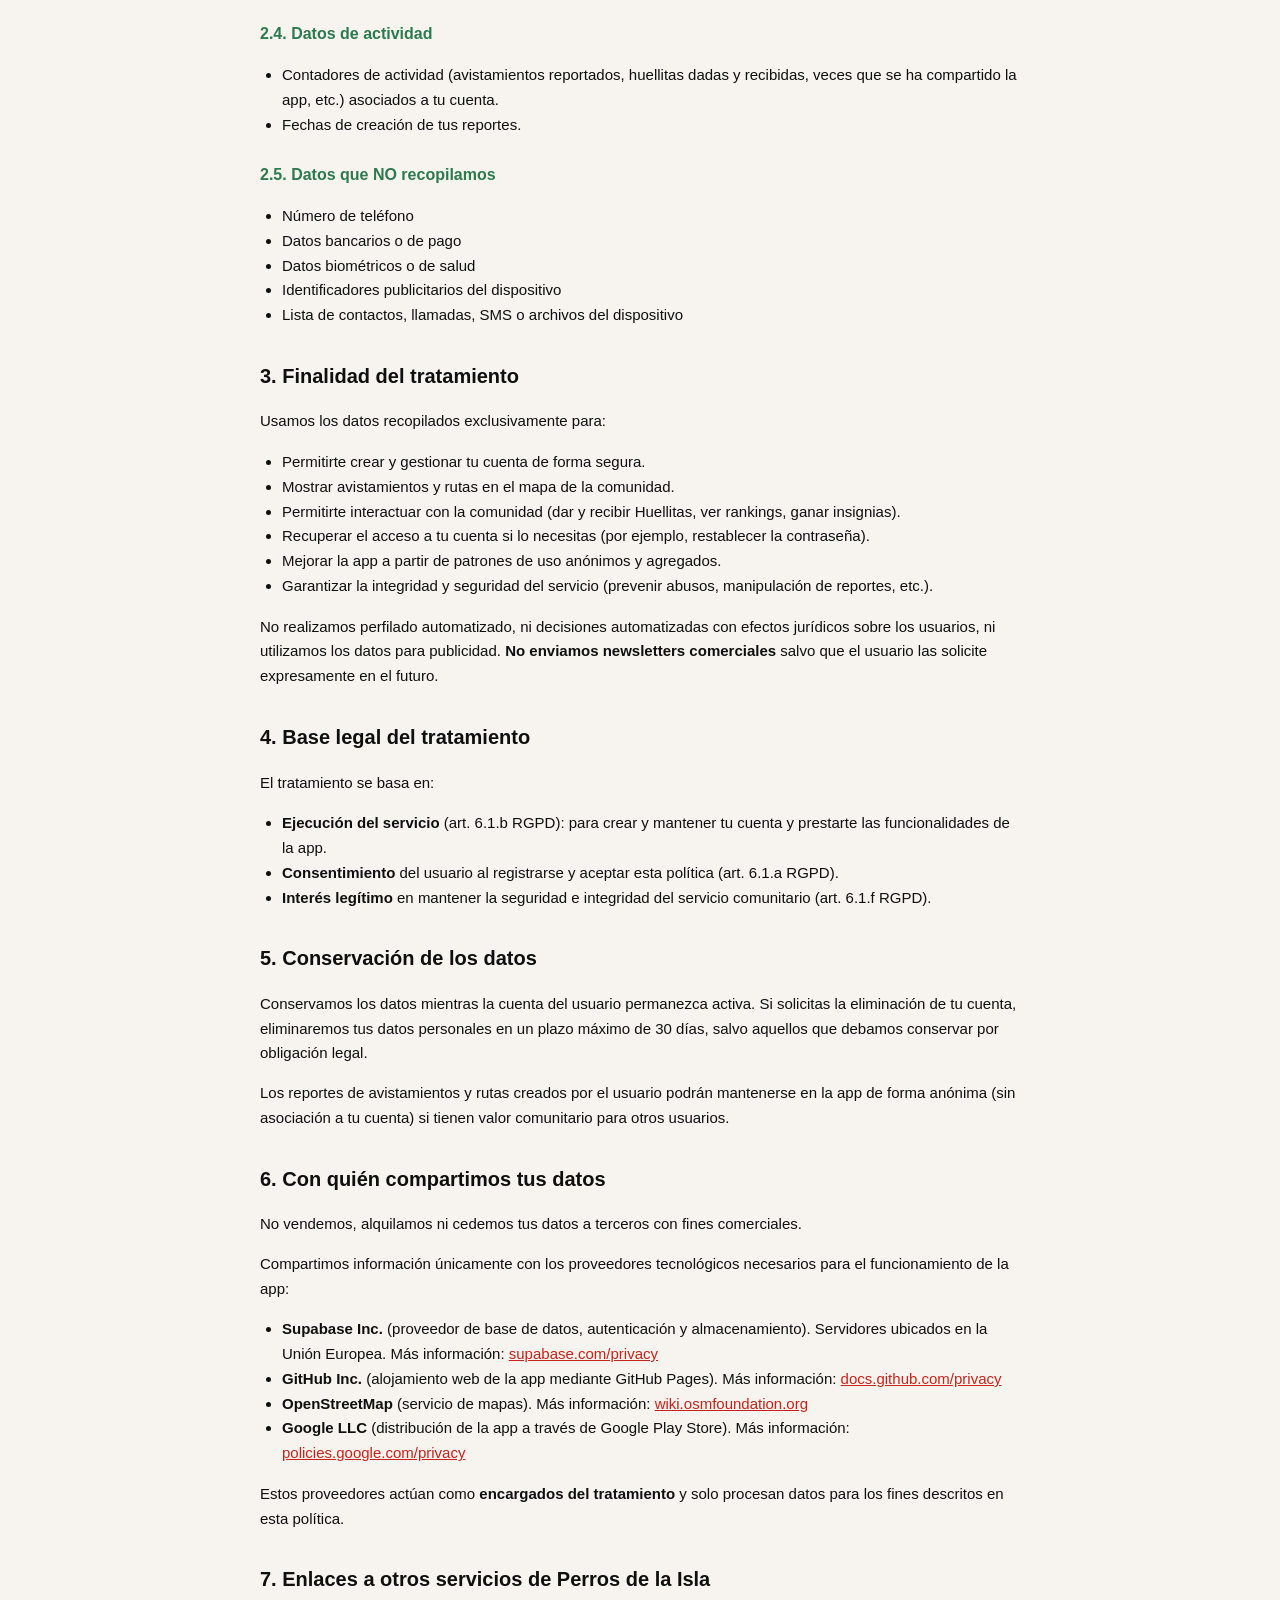
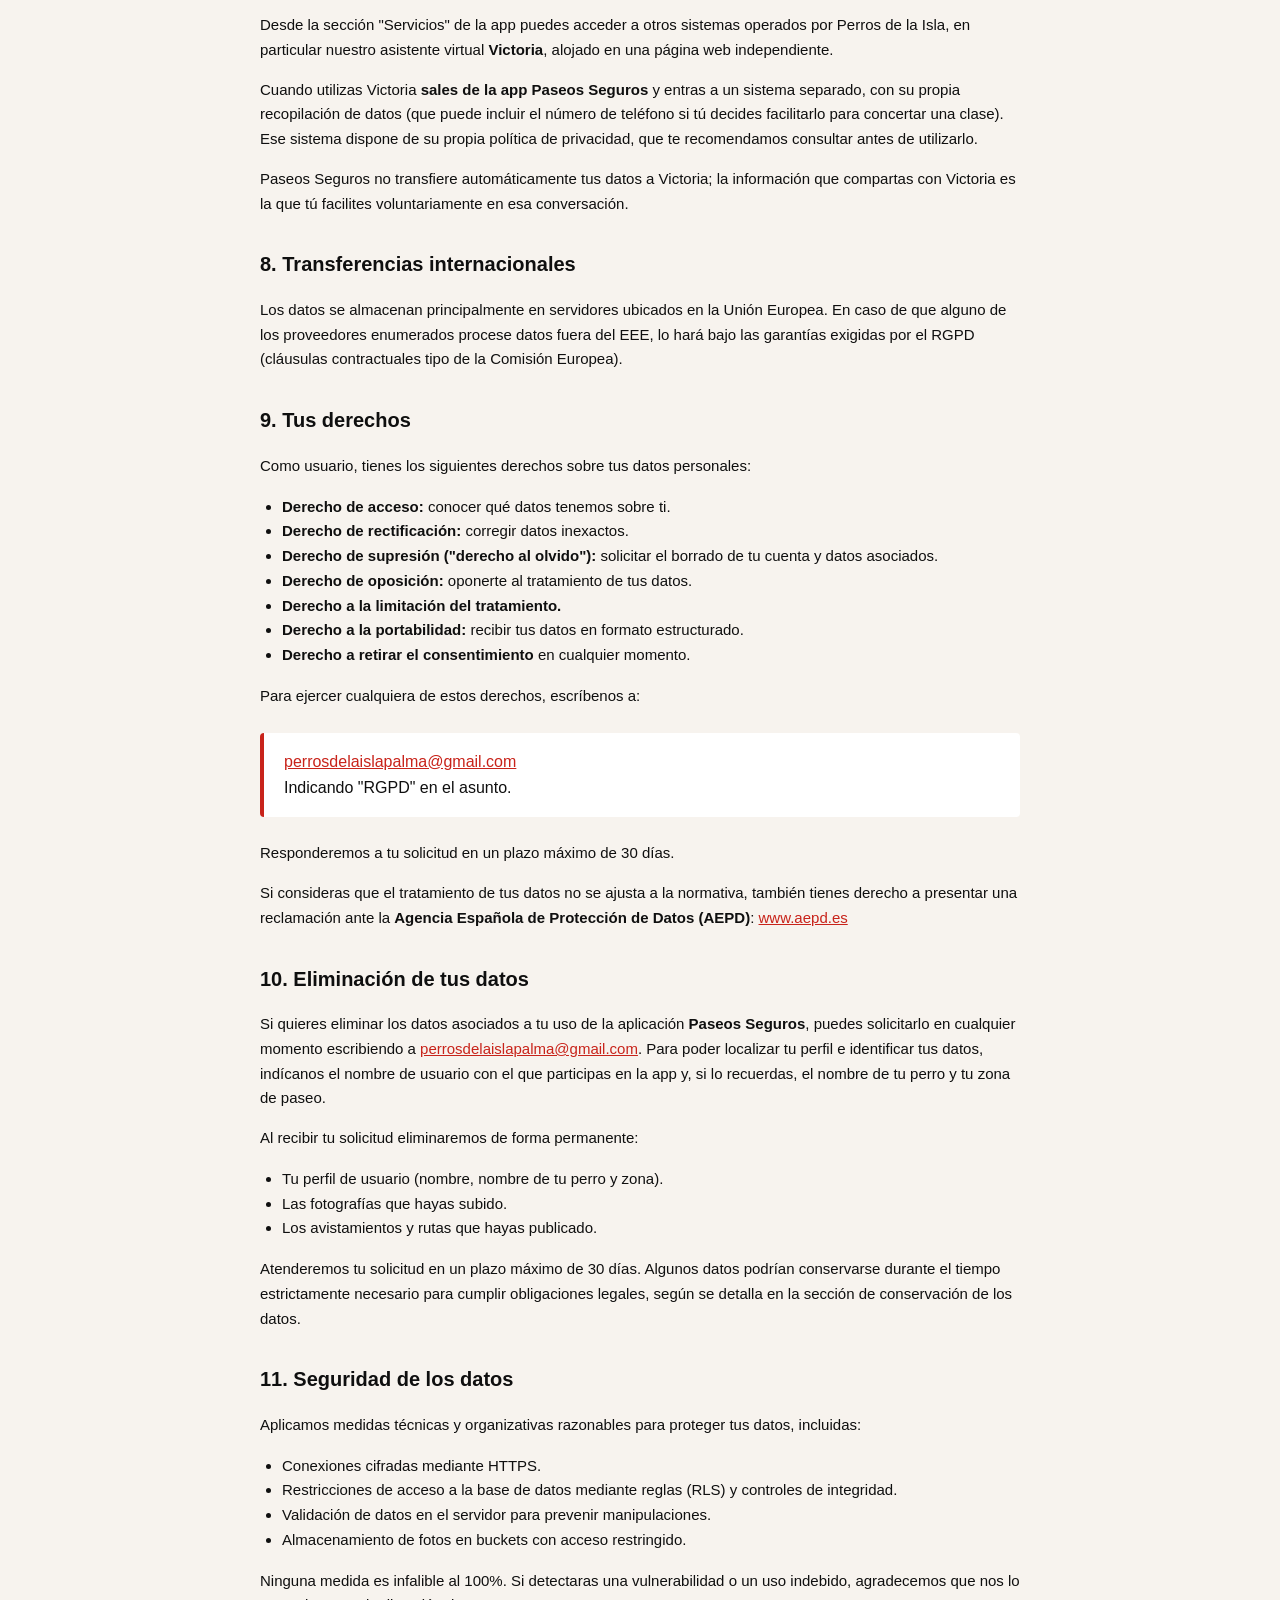
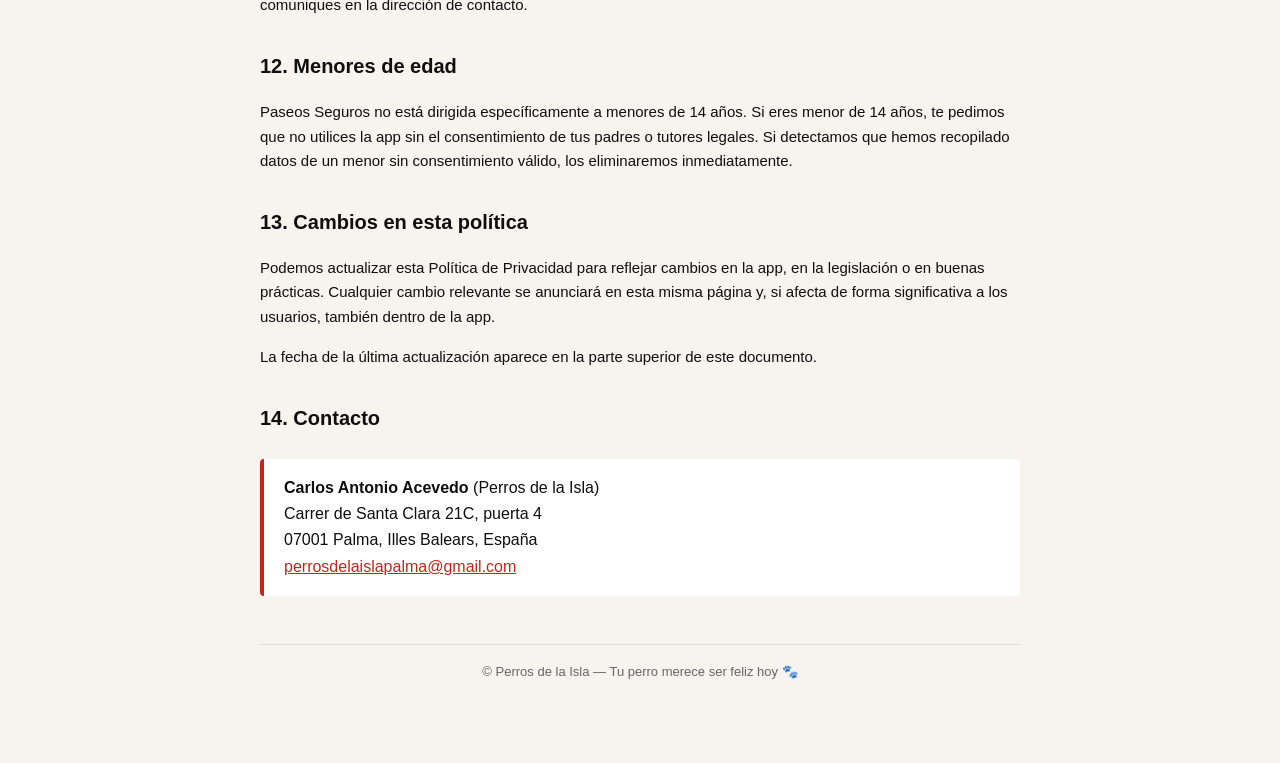
==== commit 59ec6c39: "Corregir política de privacidad: identidad anónima, sin email ni contraseña" ====
--- a/politica-privacidad.html
+++ b/politica-privacidad.html
@@ -67,7 +67,7 @@
 <body>
 
 <h1>Política de Privacidad</h1>
-<p class="meta">Aplicación: <strong>Paseos Seguros</strong> · Última actualización: 5 de mayo de 2026</p>
+<p class="meta">Aplicación: <strong>Paseos Seguros</strong> · Última actualización: 17 de mayo de 2026</p>
 
 <p>En <strong>Perros de la Isla</strong> respetamos tu privacidad y nos tomamos en serio la protección de tus datos personales. Esta Política de Privacidad explica qué información recopilamos cuando utilizas la aplicación <strong>Paseos Seguros</strong>, cómo la usamos, con quién la compartimos y qué derechos tienes sobre ella.</p>
 
@@ -88,18 +88,18 @@
 
 <p>Paseos Seguros está diseñada para funcionar con la <strong>mínima información posible</strong>. No solicitamos número de teléfono, datos de pago ni datos sensibles.</p>
 
-<h3>2.1. Datos de la cuenta de usuario</h3>
-
-<p>Para acceder a las funciones de la app es necesario crear una cuenta. Los datos que recopilamos al registrarte son:</p>
-
-<ul>
-  <li><strong>Dirección de correo electrónico:</strong> imprescindible para crear y recuperar tu cuenta. No la utilizamos con fines comerciales ni la cedemos a terceros.</li>
-  <li><strong>Contraseña:</strong> almacenada únicamente de forma cifrada (hash) por nuestro proveedor de autenticación. Ni siquiera nosotros podemos verla.</li>
-  <li><strong>Identificador único interno:</strong> generado automáticamente al registrarte para asociar tus datos en la base de datos.</li>
-</ul>
+<h3>2.1. Identificador de usuario</h3>
+
+<p>Paseos Seguros no requiere registro con correo electrónico ni contraseña. Para empezar a usarla solo eliges un nombre y, de forma opcional, los datos de tu perfil.</p>
+
+<ul>
+  <li><strong>Identificador único interno:</strong> al utilizar la app por primera vez se genera automáticamente un identificador anónimo, que se guarda en tu dispositivo y sirve para asociar tus reportes y tu actividad. No está vinculado a tu correo electrónico, tu teléfono ni a tu identidad real.</li>
+</ul>
+
+<p>Próximamente podrás vincular de forma voluntaria un correo electrónico a tu perfil para no perder tu progreso si cambias de dispositivo. Cuando esa función esté disponible, actualizaremos esta política para describir cómo se trata ese dato.</p>
 
 <div class="aviso">
-<strong>Aviso para usuarios anteriores ("Fundadores"):</strong> los primeros usuarios de Paseos Seguros se registraron sin correo electrónico, mediante un identificador anónimo generado en el dispositivo. Estos usuarios pueden seguir utilizando la app con su perfil actual. Si lo desean, pueden vincular voluntariamente un correo electrónico a su perfil para no perder su progreso, recibir una insignia exclusiva de "Fundador" y acceder a futuras funcionalidades.
+<strong>Programa "Fundadores":</strong> los primeros usuarios de Paseos Seguros forman parte de la comunidad fundadora. Cuando habilitemos la opción de vincular un correo electrónico al perfil, estos usuarios podrán hacerlo de forma voluntaria para conservar su progreso y recibir una insignia exclusiva de "Fundador". Vincular el correo será siempre opcional.
 </div>
 
 <h3>2.2. Datos del perfil</h3>
@@ -218,7 +218,7 @@
 
 <h2 id="eliminacion-de-datos">10. Eliminación de tus datos</h2>
 
-<p>Si quieres eliminar los datos asociados a tu uso de la aplicación <strong>Paseos Seguros</strong>, puedes solicitarlo en cualquier momento escribiendo a <a href="mailto:perrosdelaislapalma@gmail.com">perrosdelaislapalma@gmail.com</a> desde tu dirección de correo, e indicando el nombre de usuario con el que participas en la app.</p>
+<p>Si quieres eliminar los datos asociados a tu uso de la aplicación <strong>Paseos Seguros</strong>, puedes solicitarlo en cualquier momento escribiendo a <a href="mailto:perrosdelaislapalma@gmail.com">perrosdelaislapalma@gmail.com</a>. Para poder localizar tu perfil e identificar tus datos, indícanos el nombre de usuario con el que participas en la app y, si lo recuerdas, el nombre de tu perro y tu zona de paseo.</p>
 
 <p>Al recibir tu solicitud eliminaremos de forma permanente:</p>
 
@@ -235,7 +235,6 @@
 <p>Aplicamos medidas técnicas y organizativas razonables para proteger tus datos, incluidas:</p>
 <ul>
   <li>Conexiones cifradas mediante HTTPS.</li>
-  <li>Almacenamiento de contraseñas mediante funciones de hash criptográficas (no en texto plano).</li>
   <li>Restricciones de acceso a la base de datos mediante reglas (RLS) y controles de integridad.</li>
   <li>Validación de datos en el servidor para prevenir manipulaciones.</li>
   <li>Almacenamiento de fotos en buckets con acceso restringido.</li>
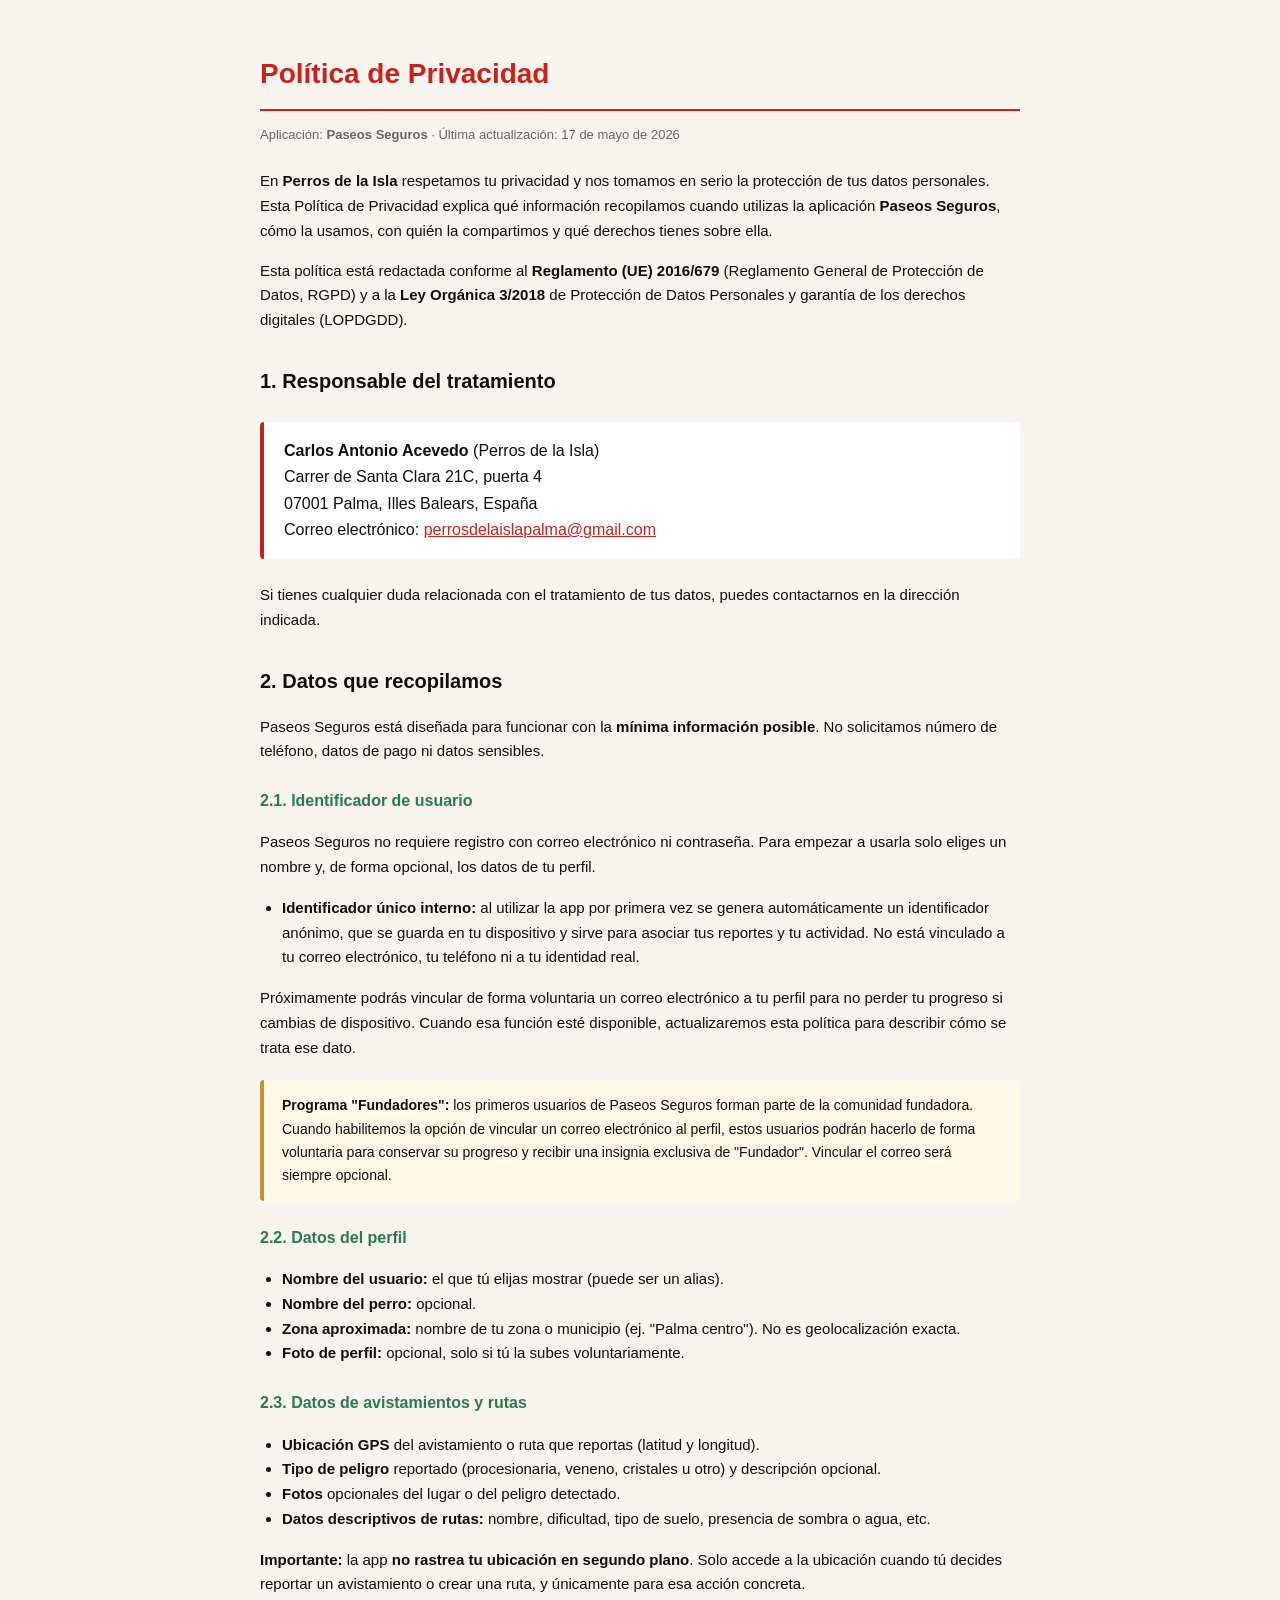
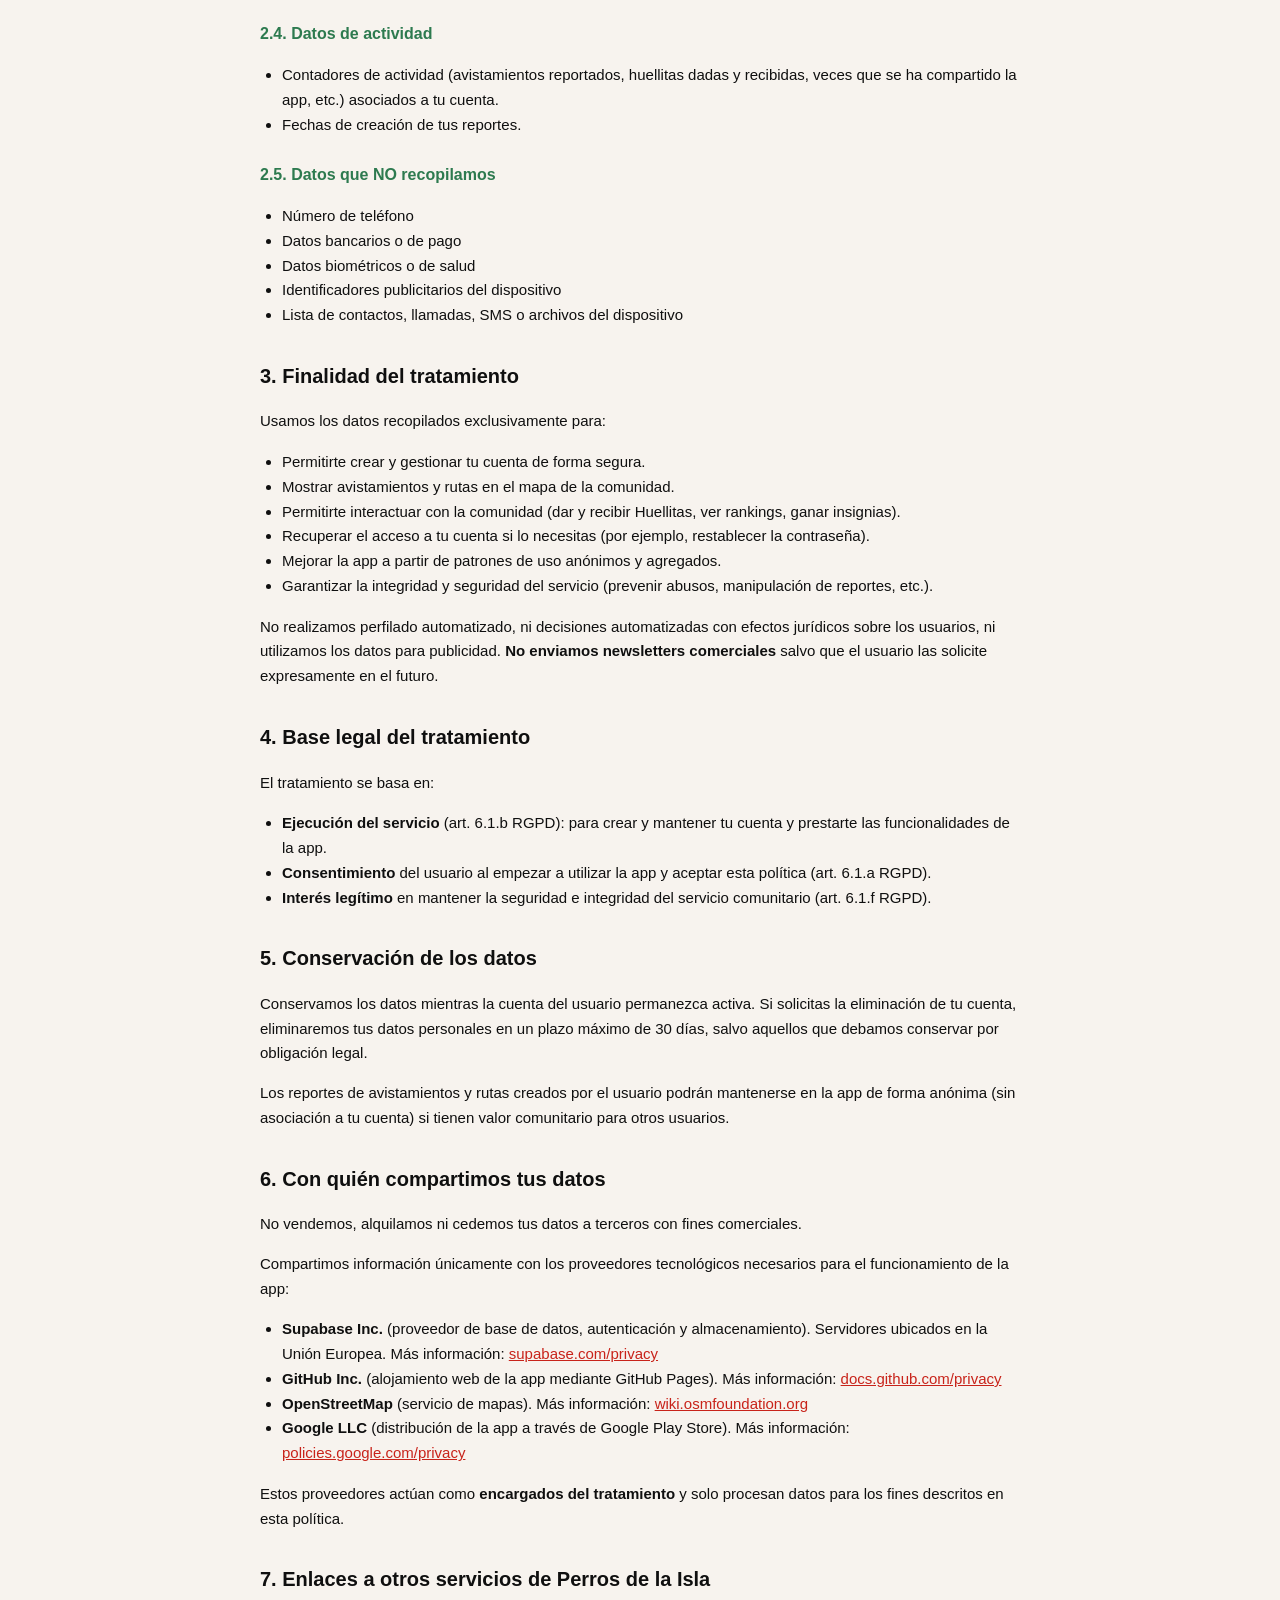
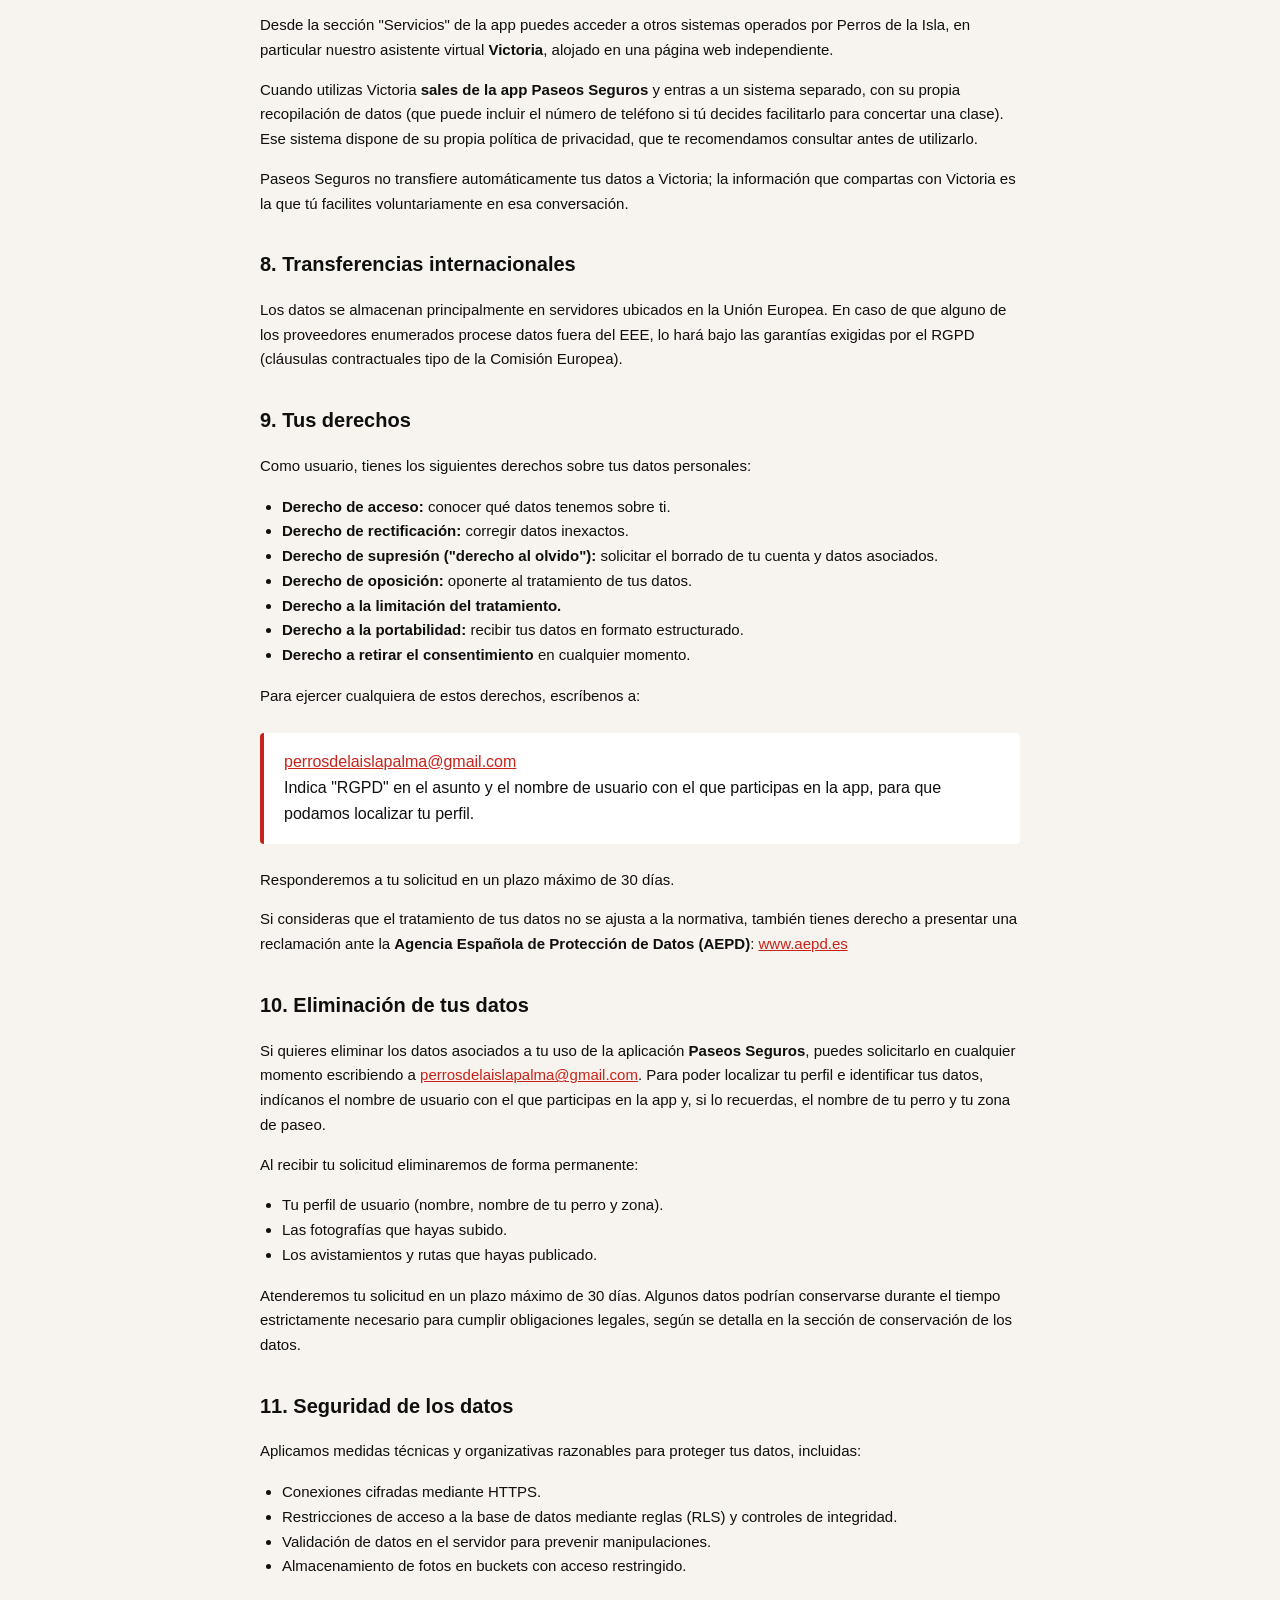
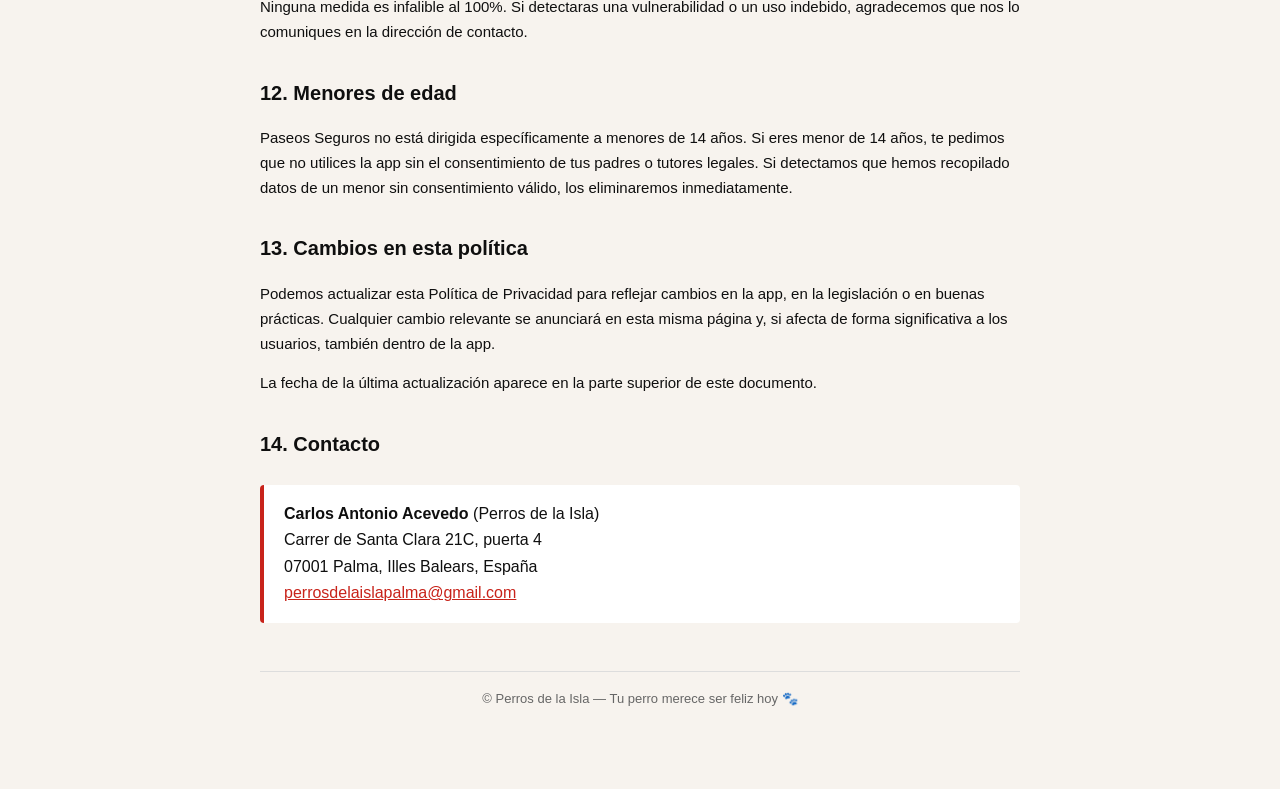
==== commit 1459af48: "Política de privacidad: alinear secciones 4 y 9 con identidad anónima" ====
--- a/politica-privacidad.html
+++ b/politica-privacidad.html
@@ -154,7 +154,7 @@
 <p>El tratamiento se basa en:</p>
 <ul>
   <li><strong>Ejecución del servicio</strong> (art. 6.1.b RGPD): para crear y mantener tu cuenta y prestarte las funcionalidades de la app.</li>
-  <li><strong>Consentimiento</strong> del usuario al registrarse y aceptar esta política (art. 6.1.a RGPD).</li>
+  <li><strong>Consentimiento</strong> del usuario al empezar a utilizar la app y aceptar esta política (art. 6.1.a RGPD).</li>
   <li><strong>Interés legítimo</strong> en mantener la seguridad e integridad del servicio comunitario (art. 6.1.f RGPD).</li>
 </ul>
 
@@ -209,7 +209,7 @@
 
 <div class="contacto">
 <a href="mailto:perrosdelaislapalma@gmail.com">perrosdelaislapalma@gmail.com</a><br>
-Indicando "RGPD" en el asunto.
+Indica "RGPD" en el asunto y el nombre de usuario con el que participas en la app, para que podamos localizar tu perfil.
 </div>
 
 <p>Responderemos a tu solicitud en un plazo máximo de 30 días.</p>
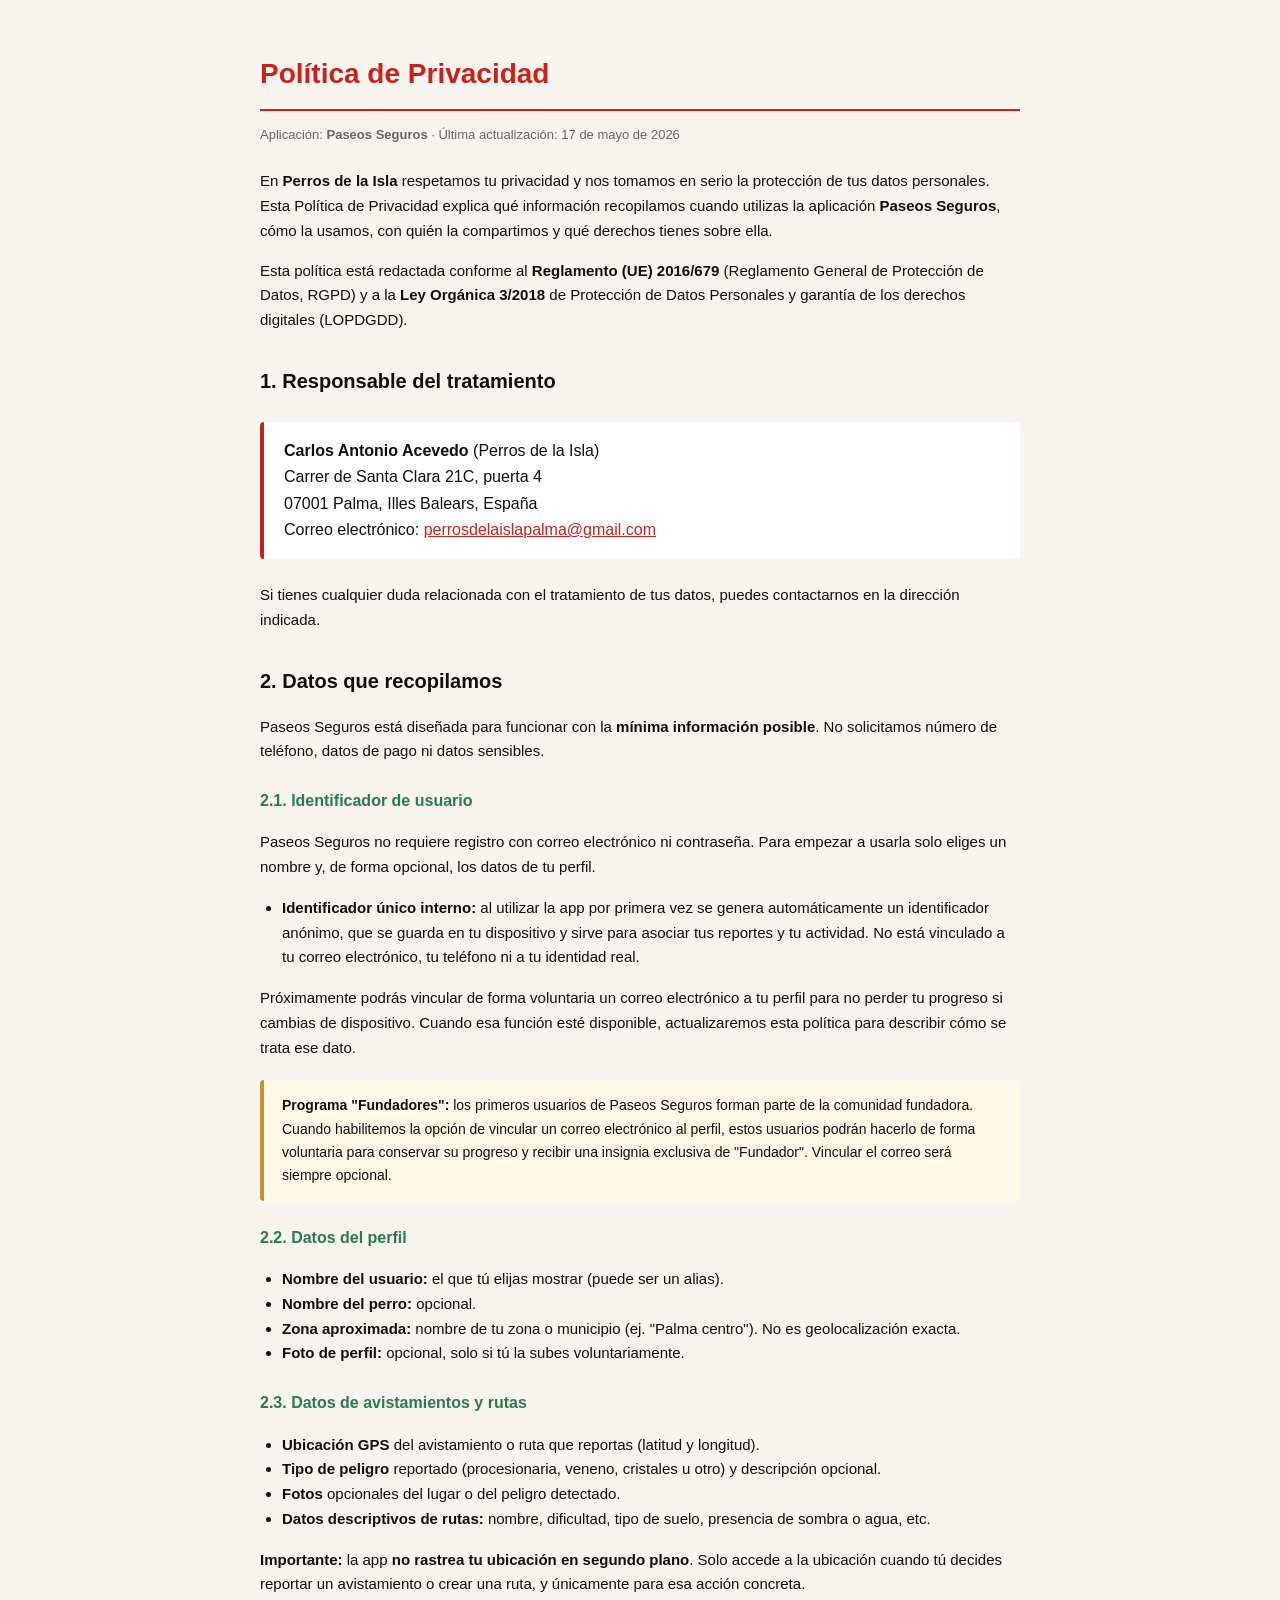
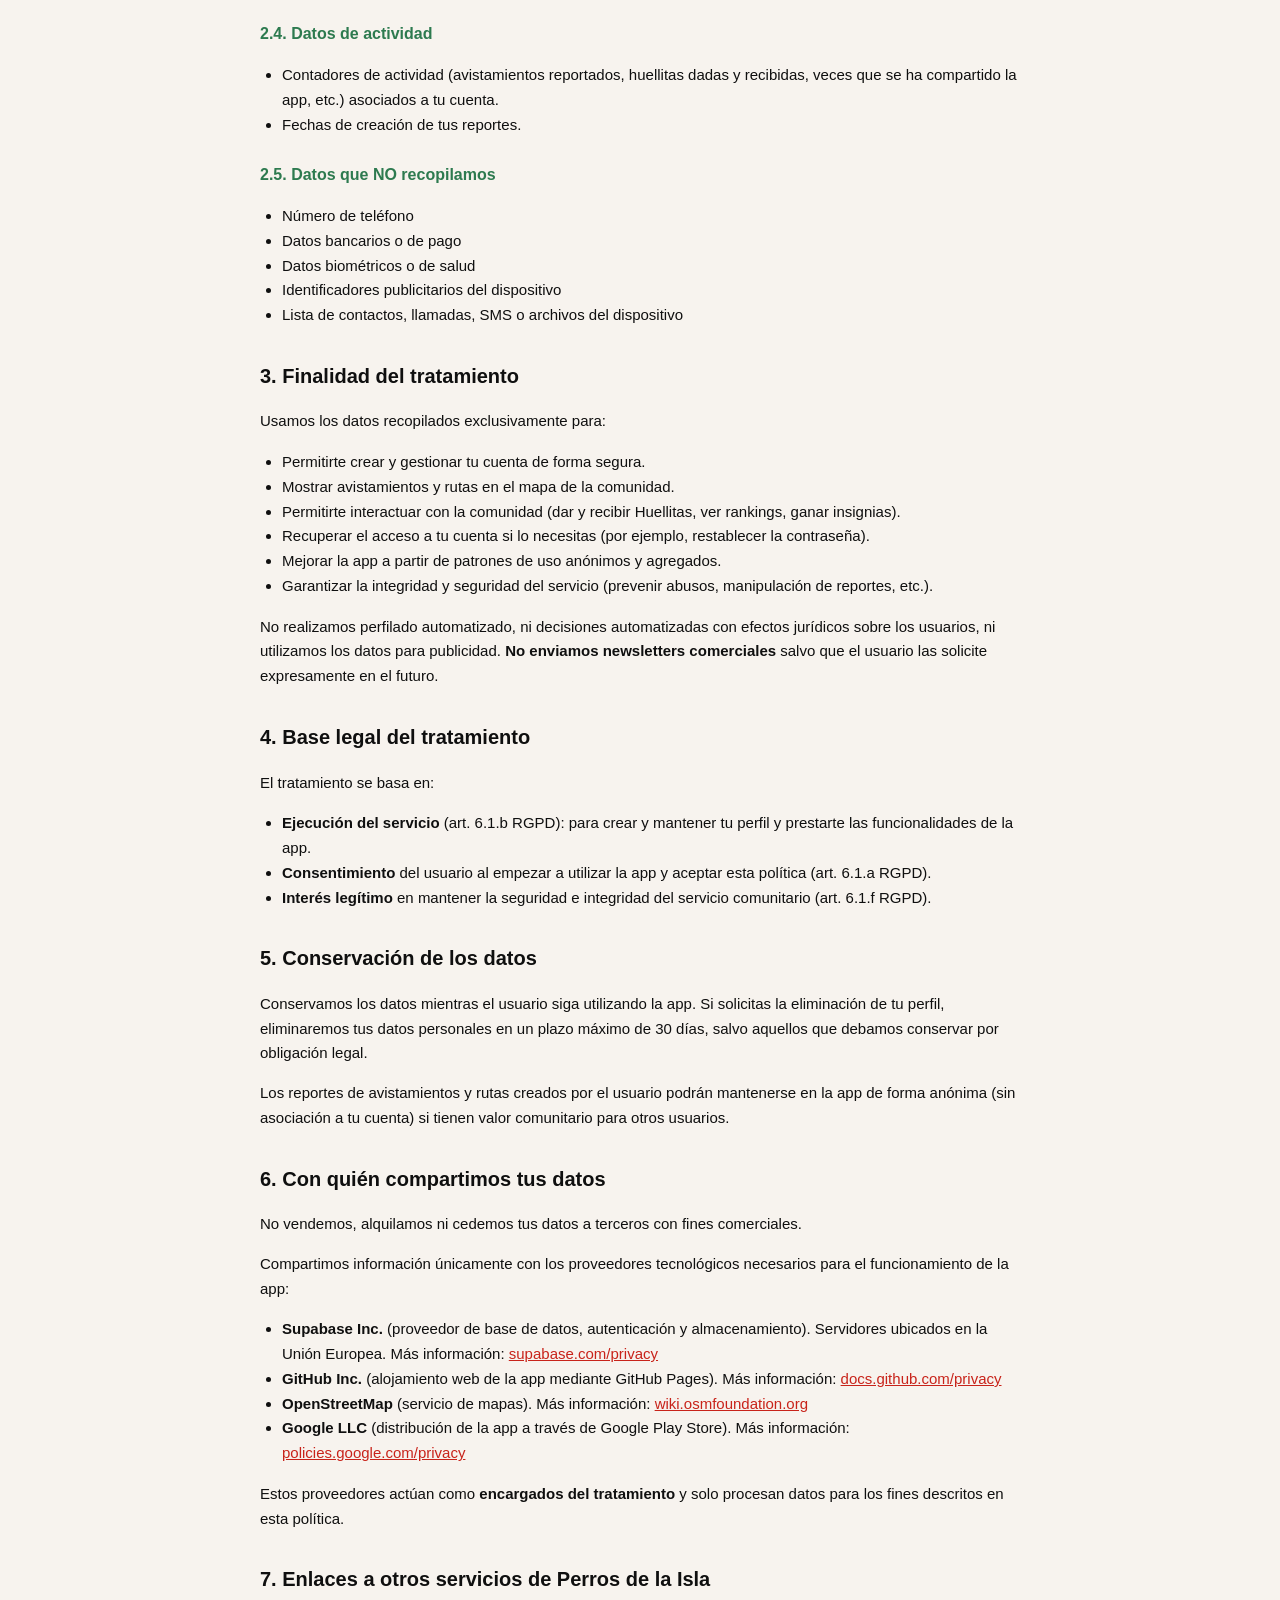
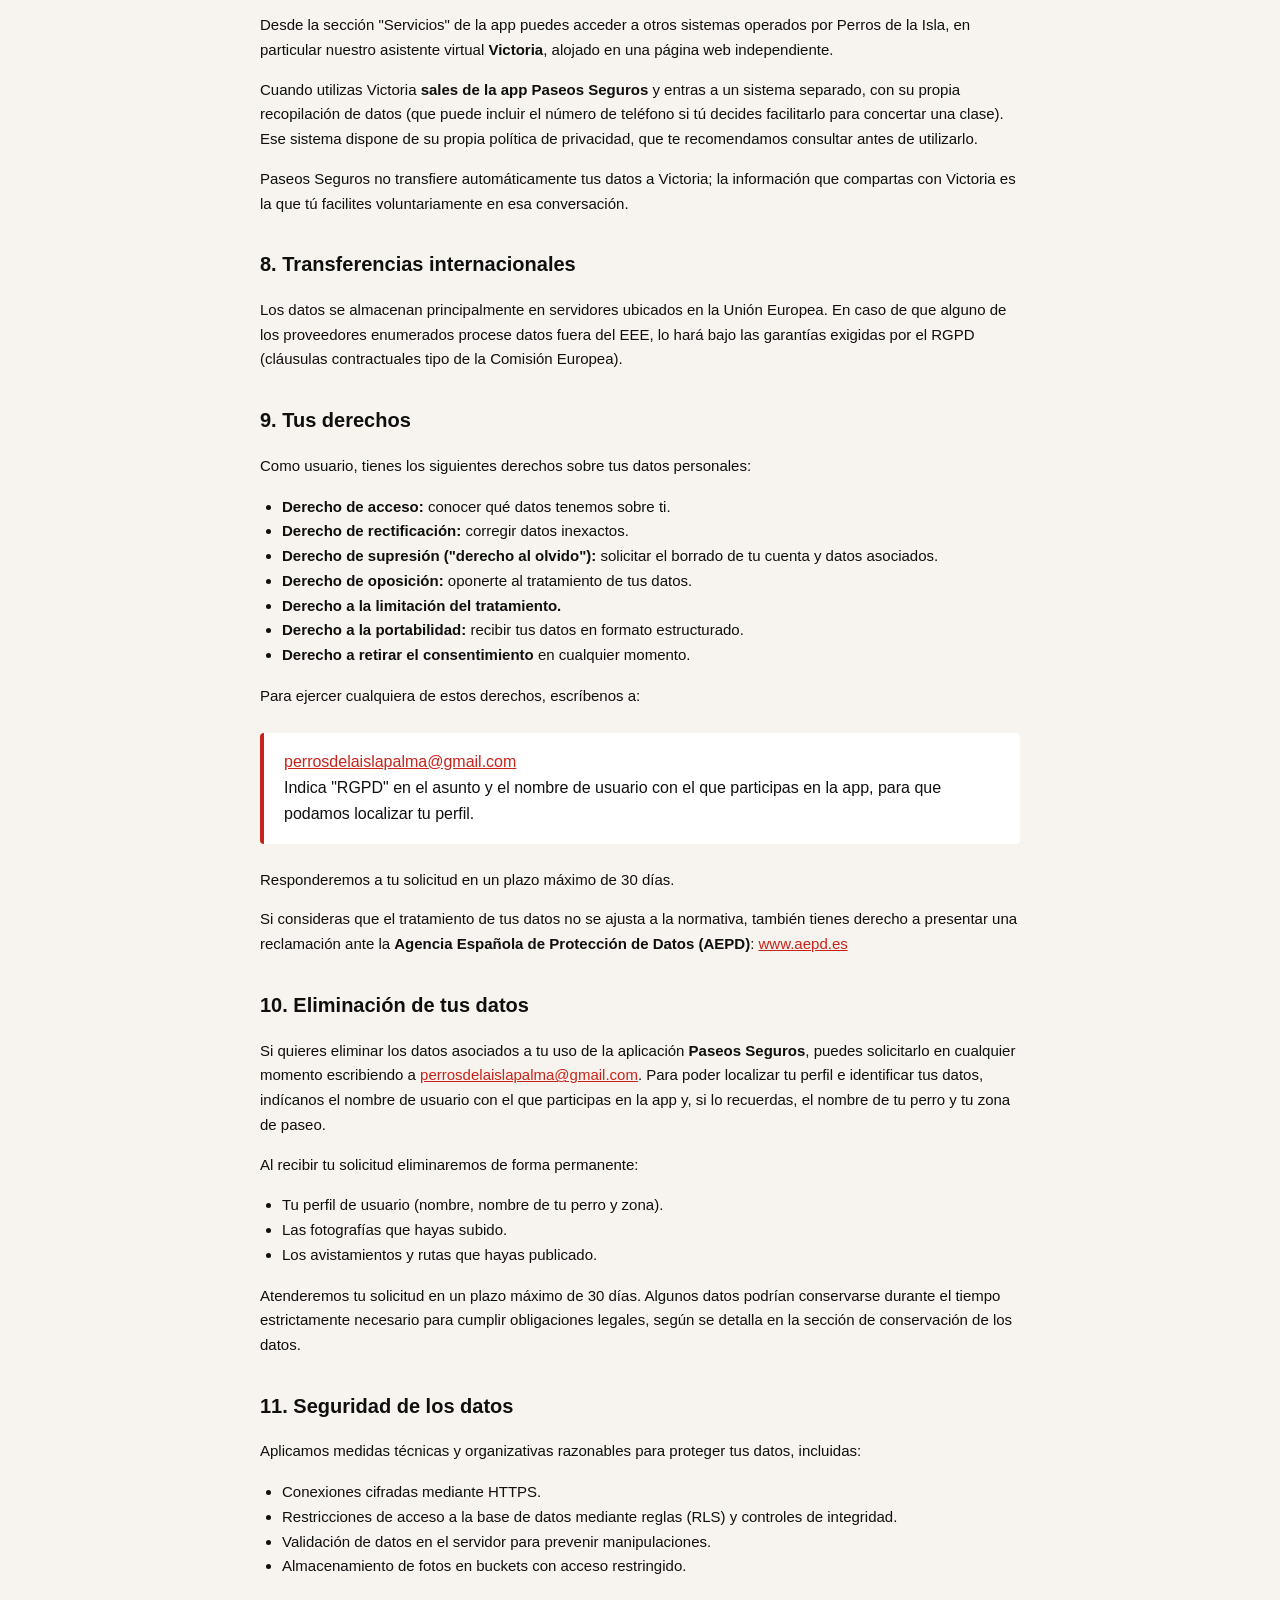
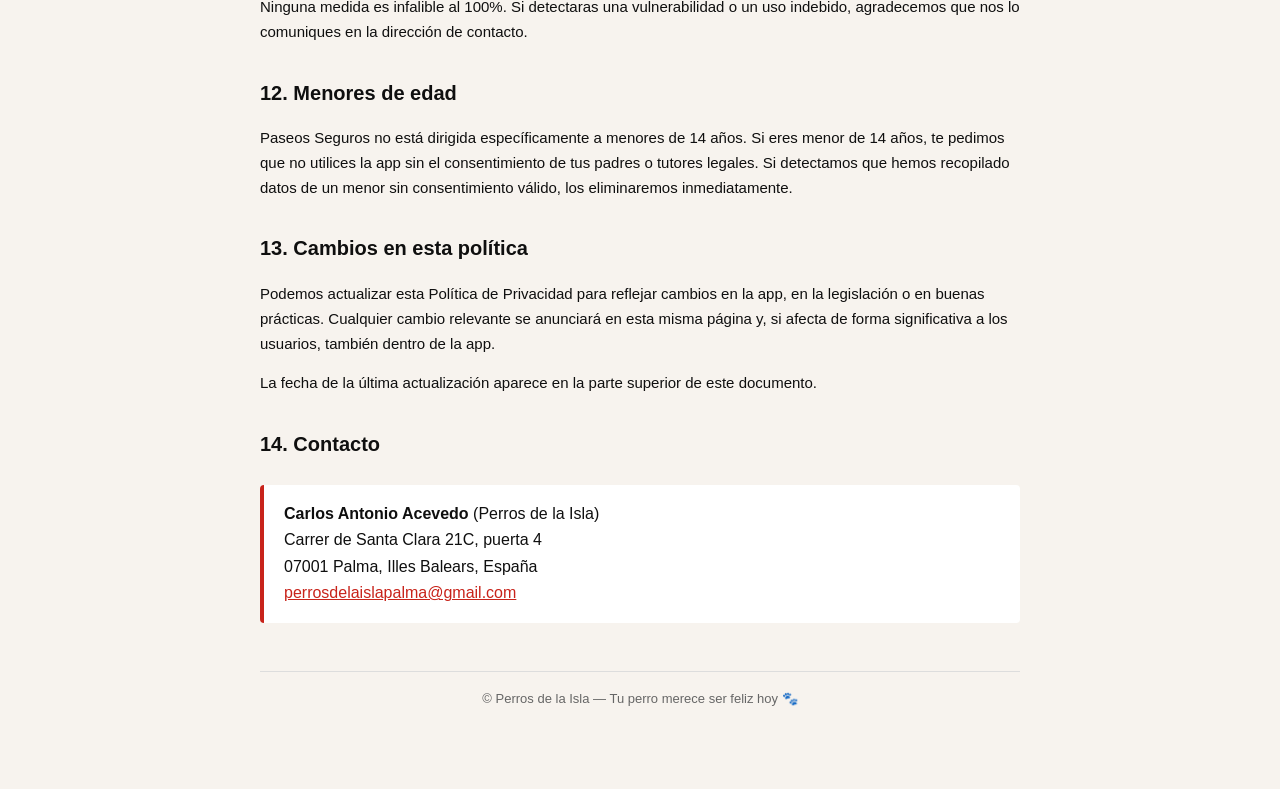
==== commit 991405c2: "Política de privacidad: secciones 4 y 5 sin referencias a cuenta" ====
--- a/politica-privacidad.html
+++ b/politica-privacidad.html
@@ -153,14 +153,14 @@
 
 <p>El tratamiento se basa en:</p>
 <ul>
-  <li><strong>Ejecución del servicio</strong> (art. 6.1.b RGPD): para crear y mantener tu cuenta y prestarte las funcionalidades de la app.</li>
+  <li><strong>Ejecución del servicio</strong> (art. 6.1.b RGPD): para crear y mantener tu perfil y prestarte las funcionalidades de la app.</li>
   <li><strong>Consentimiento</strong> del usuario al empezar a utilizar la app y aceptar esta política (art. 6.1.a RGPD).</li>
   <li><strong>Interés legítimo</strong> en mantener la seguridad e integridad del servicio comunitario (art. 6.1.f RGPD).</li>
 </ul>
 
 <h2>5. Conservación de los datos</h2>
 
-<p>Conservamos los datos mientras la cuenta del usuario permanezca activa. Si solicitas la eliminación de tu cuenta, eliminaremos tus datos personales en un plazo máximo de 30 días, salvo aquellos que debamos conservar por obligación legal.</p>
+<p>Conservamos los datos mientras el usuario siga utilizando la app. Si solicitas la eliminación de tu perfil, eliminaremos tus datos personales en un plazo máximo de 30 días, salvo aquellos que debamos conservar por obligación legal.</p>
 
 <p>Los reportes de avistamientos y rutas creados por el usuario podrán mantenerse en la app de forma anónima (sin asociación a tu cuenta) si tienen valor comunitario para otros usuarios.</p>
 
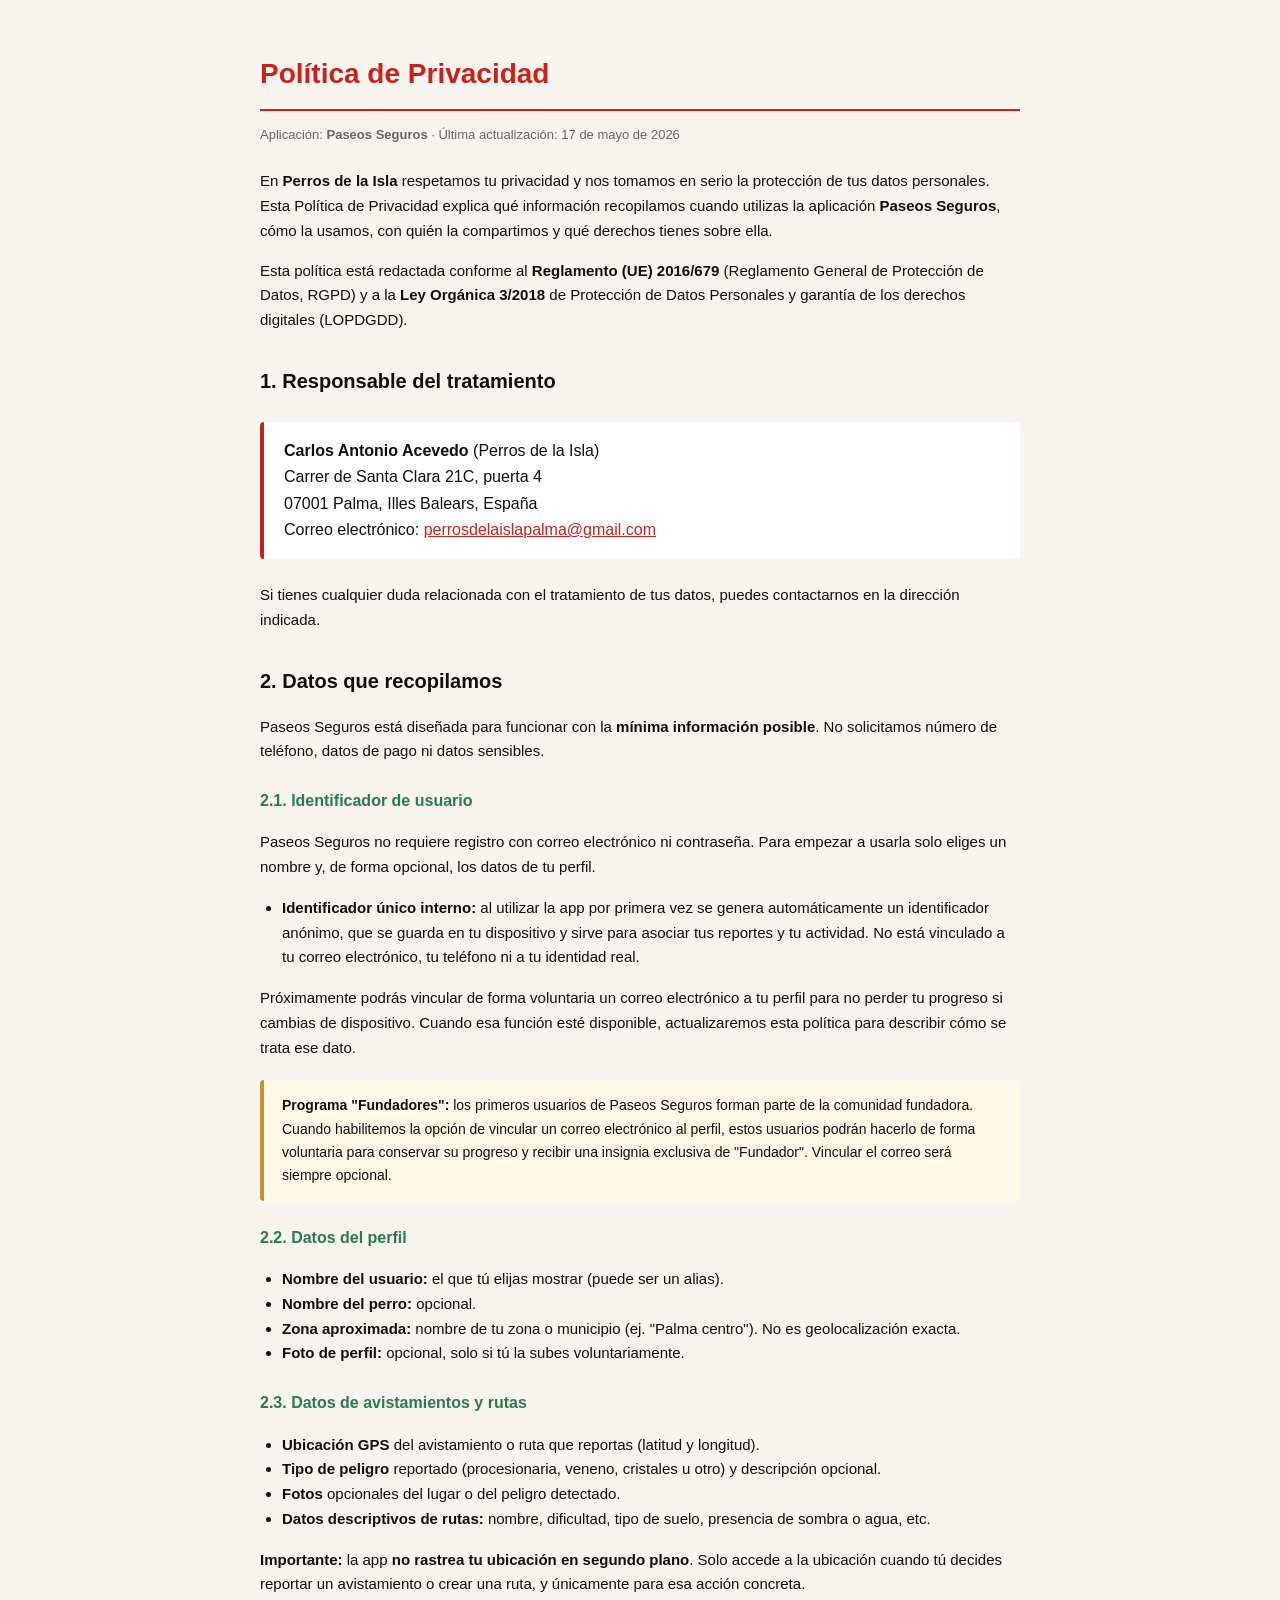
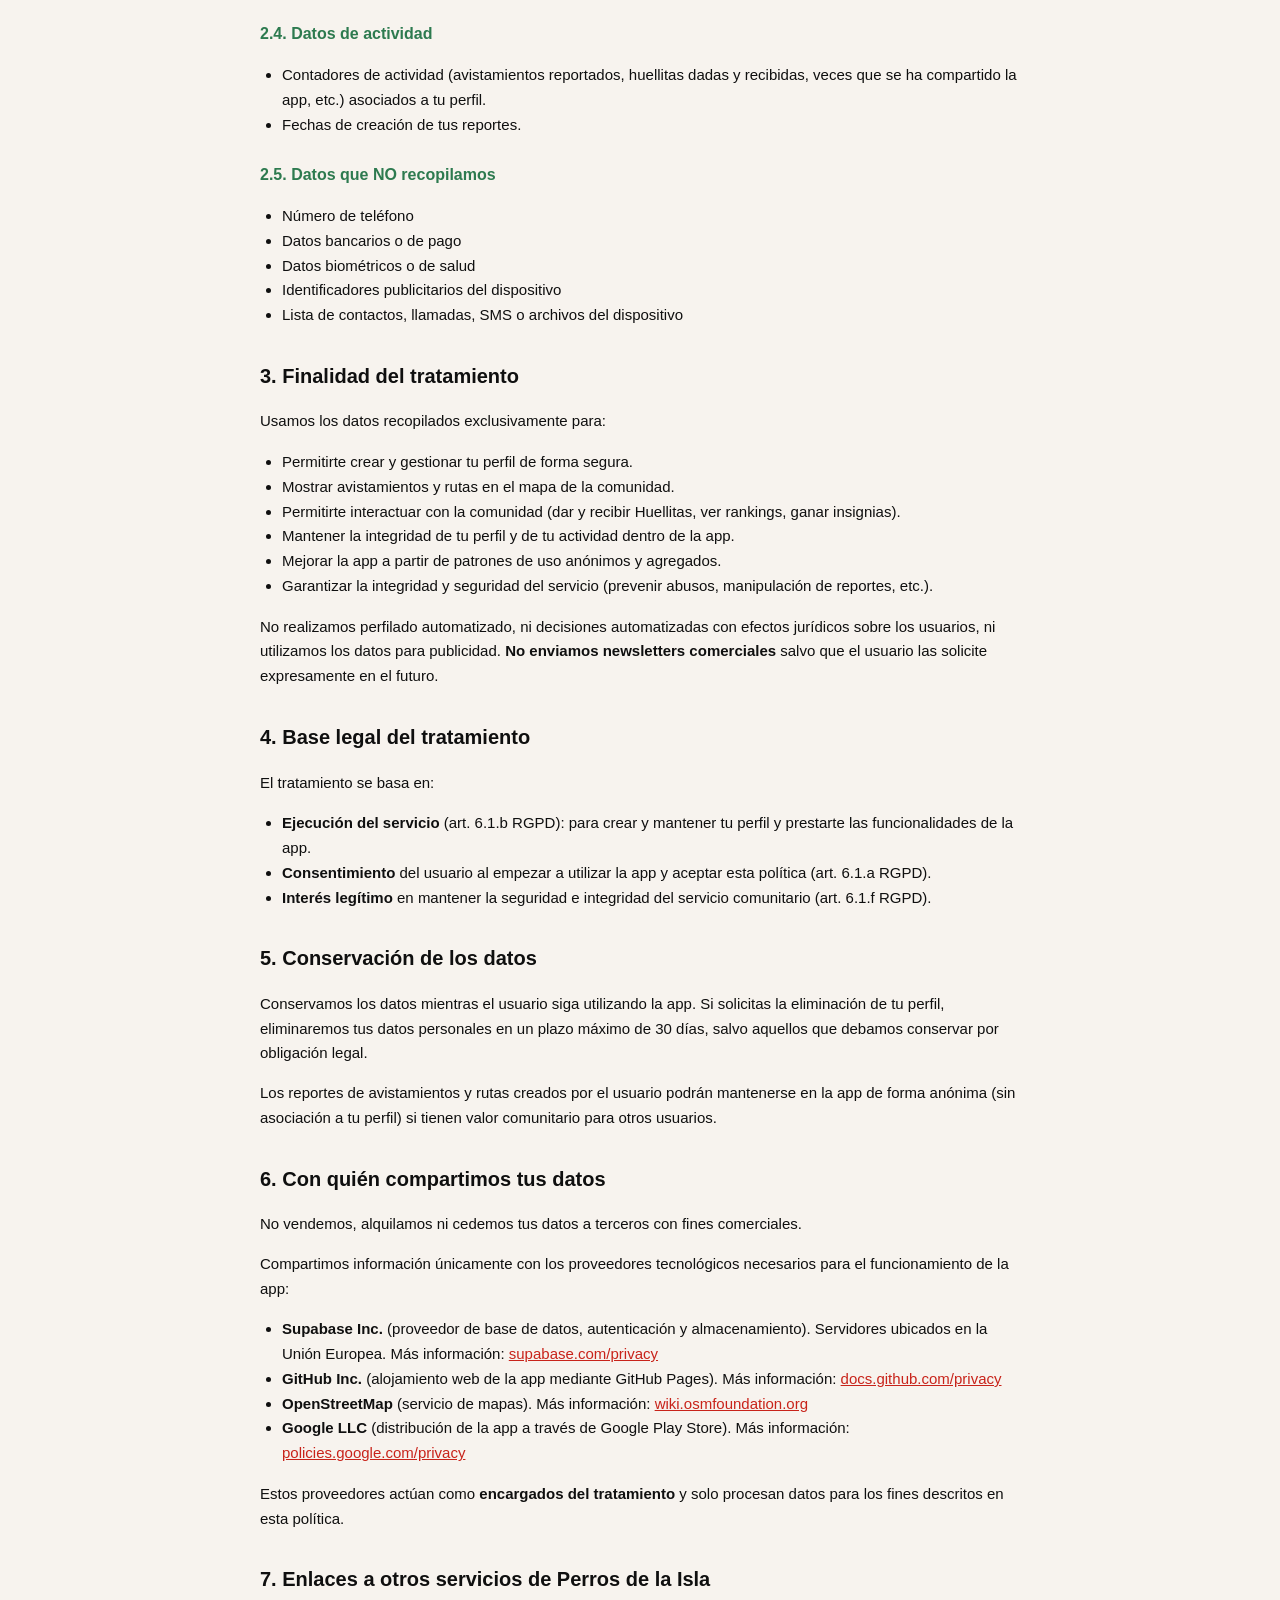
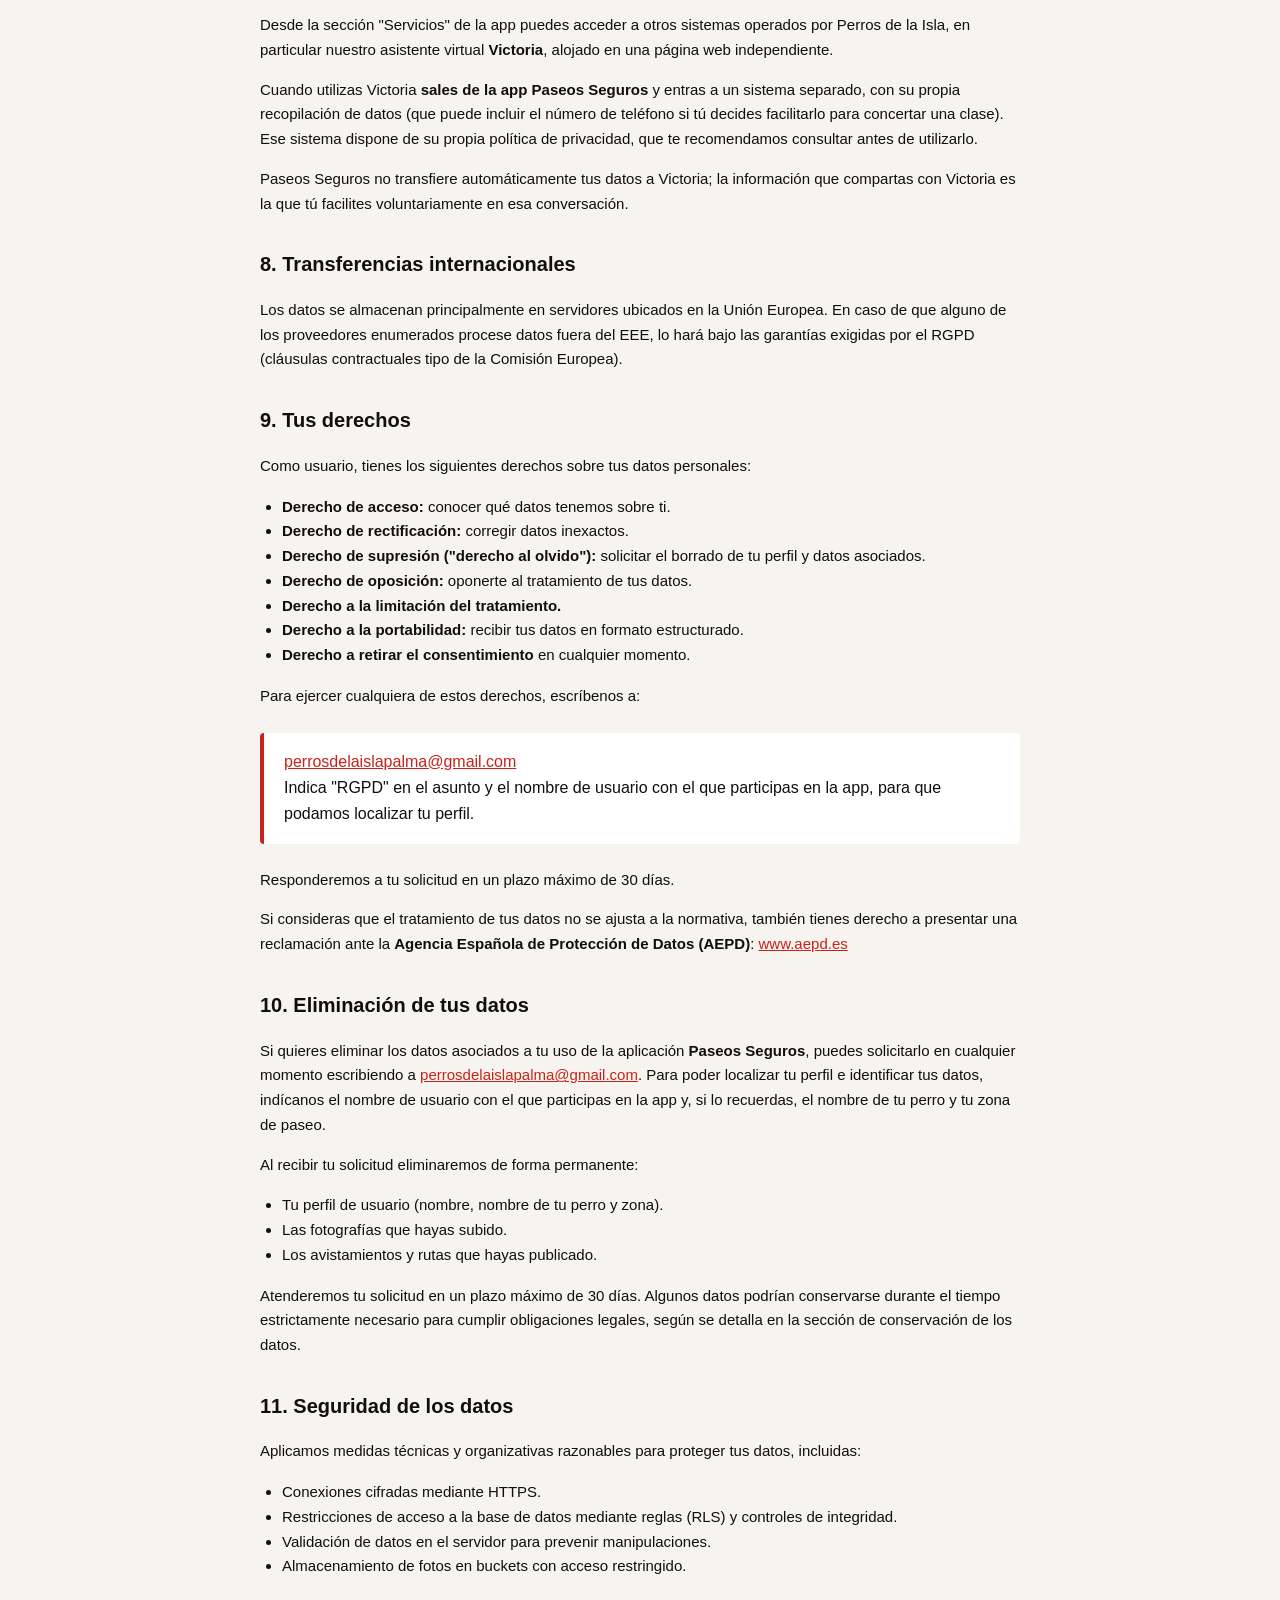
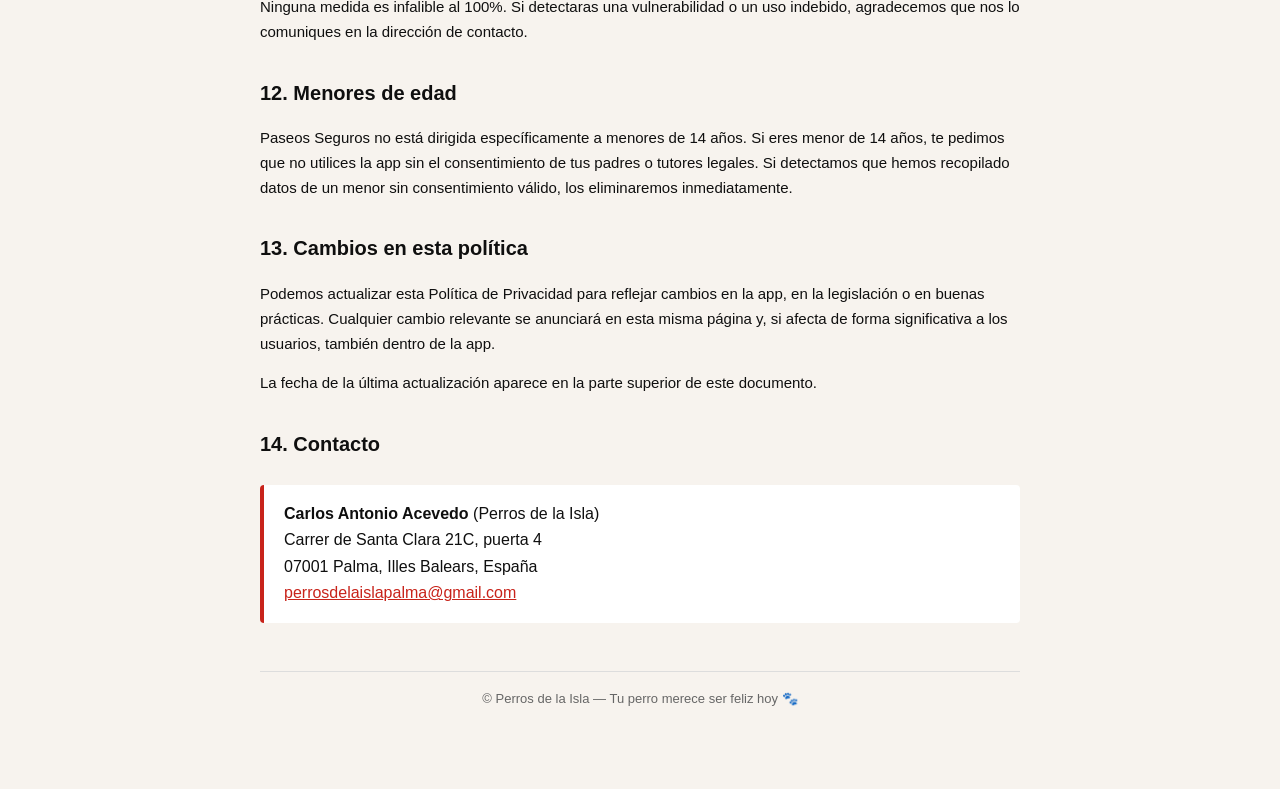
==== commit 579ce3f4: "Política de privacidad: eliminar últimas referencias a cuenta" ====
--- a/politica-privacidad.html
+++ b/politica-privacidad.html
@@ -122,7 +122,7 @@
 
 <h3>2.4. Datos de actividad</h3>
 <ul>
-  <li>Contadores de actividad (avistamientos reportados, huellitas dadas y recibidas, veces que se ha compartido la app, etc.) asociados a tu cuenta.</li>
+  <li>Contadores de actividad (avistamientos reportados, huellitas dadas y recibidas, veces que se ha compartido la app, etc.) asociados a tu perfil.</li>
   <li>Fechas de creación de tus reportes.</li>
 </ul>
 
@@ -139,10 +139,10 @@
 
 <p>Usamos los datos recopilados exclusivamente para:</p>
 <ul>
-  <li>Permitirte crear y gestionar tu cuenta de forma segura.</li>
+  <li>Permitirte crear y gestionar tu perfil de forma segura.</li>
   <li>Mostrar avistamientos y rutas en el mapa de la comunidad.</li>
   <li>Permitirte interactuar con la comunidad (dar y recibir Huellitas, ver rankings, ganar insignias).</li>
-  <li>Recuperar el acceso a tu cuenta si lo necesitas (por ejemplo, restablecer la contraseña).</li>
+  <li>Mantener la integridad de tu perfil y de tu actividad dentro de la app.</li>
   <li>Mejorar la app a partir de patrones de uso anónimos y agregados.</li>
   <li>Garantizar la integridad y seguridad del servicio (prevenir abusos, manipulación de reportes, etc.).</li>
 </ul>
@@ -162,7 +162,7 @@
 
 <p>Conservamos los datos mientras el usuario siga utilizando la app. Si solicitas la eliminación de tu perfil, eliminaremos tus datos personales en un plazo máximo de 30 días, salvo aquellos que debamos conservar por obligación legal.</p>
 
-<p>Los reportes de avistamientos y rutas creados por el usuario podrán mantenerse en la app de forma anónima (sin asociación a tu cuenta) si tienen valor comunitario para otros usuarios.</p>
+<p>Los reportes de avistamientos y rutas creados por el usuario podrán mantenerse en la app de forma anónima (sin asociación a tu perfil) si tienen valor comunitario para otros usuarios.</p>
 
 <h2>6. Con quién compartimos tus datos</h2>
 
@@ -198,7 +198,7 @@
 <ul>
   <li><strong>Derecho de acceso:</strong> conocer qué datos tenemos sobre ti.</li>
   <li><strong>Derecho de rectificación:</strong> corregir datos inexactos.</li>
-  <li><strong>Derecho de supresión ("derecho al olvido"):</strong> solicitar el borrado de tu cuenta y datos asociados.</li>
+  <li><strong>Derecho de supresión ("derecho al olvido"):</strong> solicitar el borrado de tu perfil y datos asociados.</li>
   <li><strong>Derecho de oposición:</strong> oponerte al tratamiento de tus datos.</li>
   <li><strong>Derecho a la limitación del tratamiento.</strong></li>
   <li><strong>Derecho a la portabilidad:</strong> recibir tus datos en formato estructurado.</li>
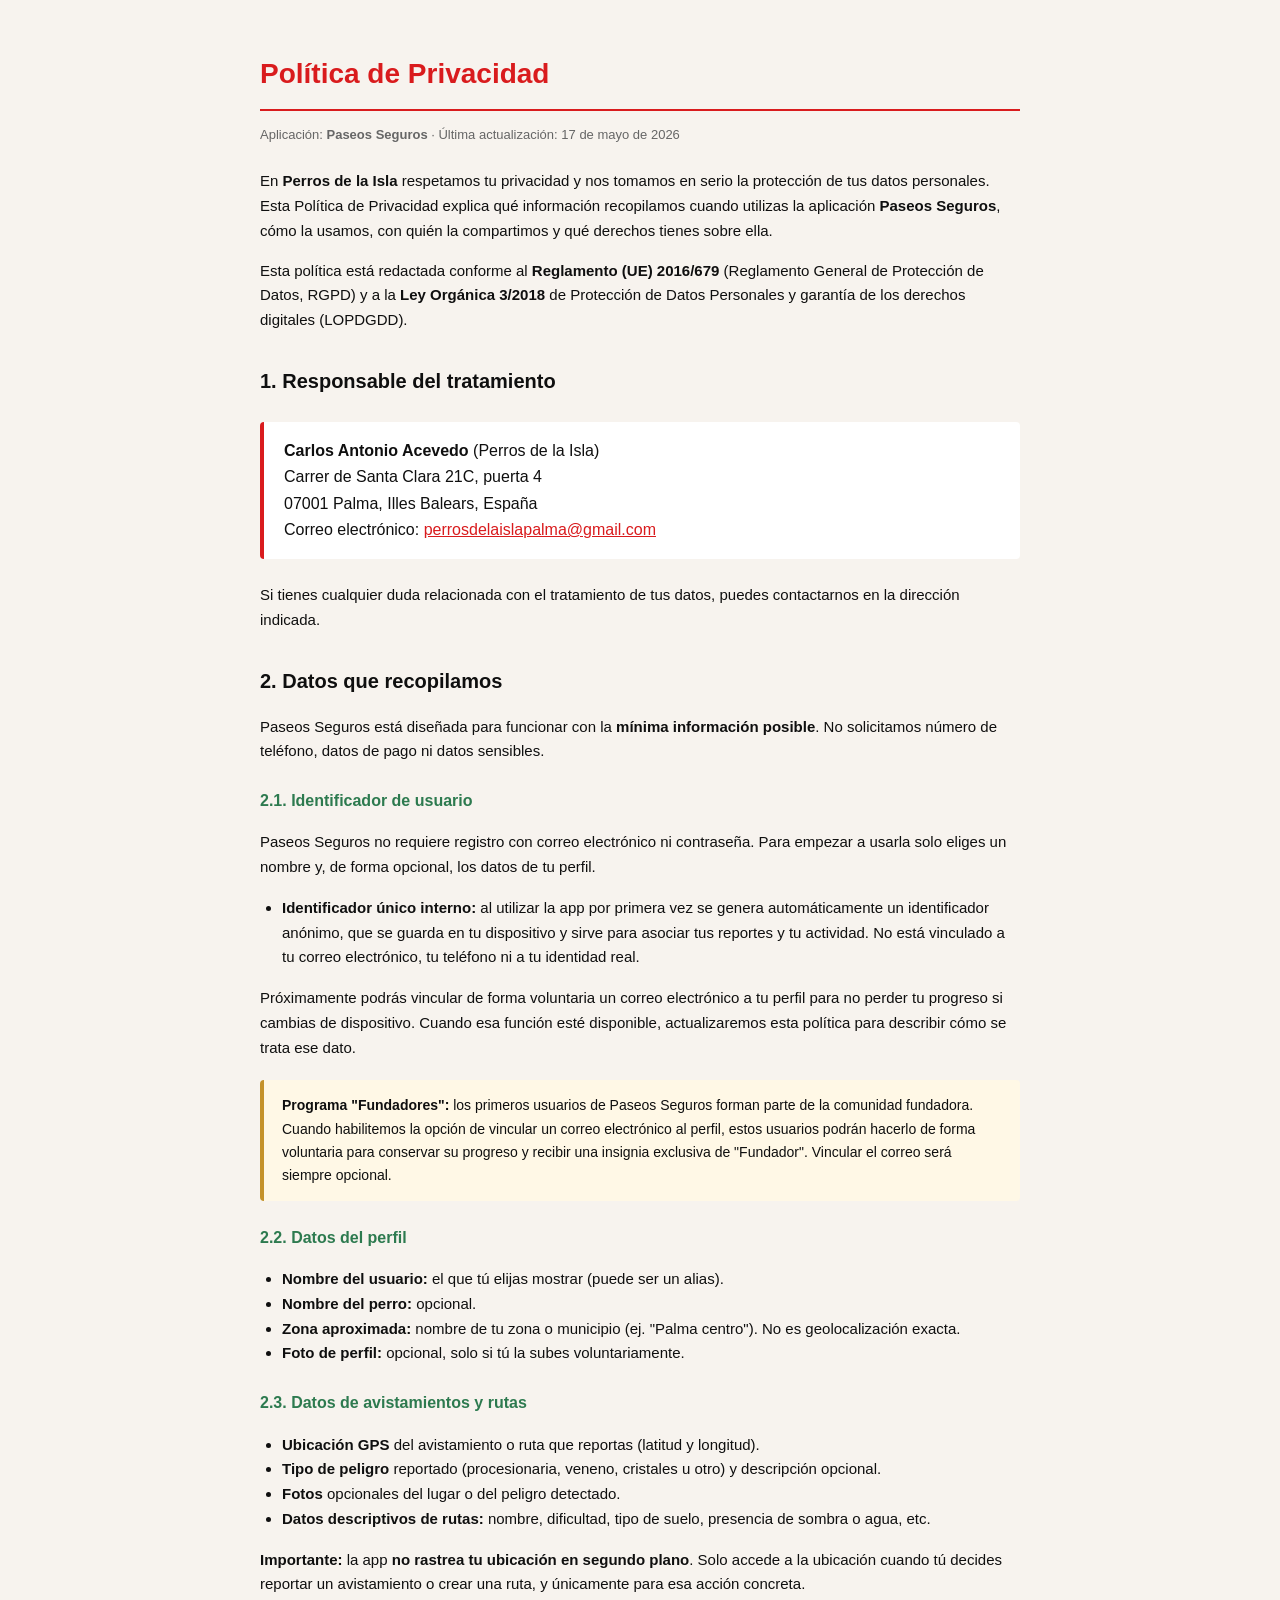
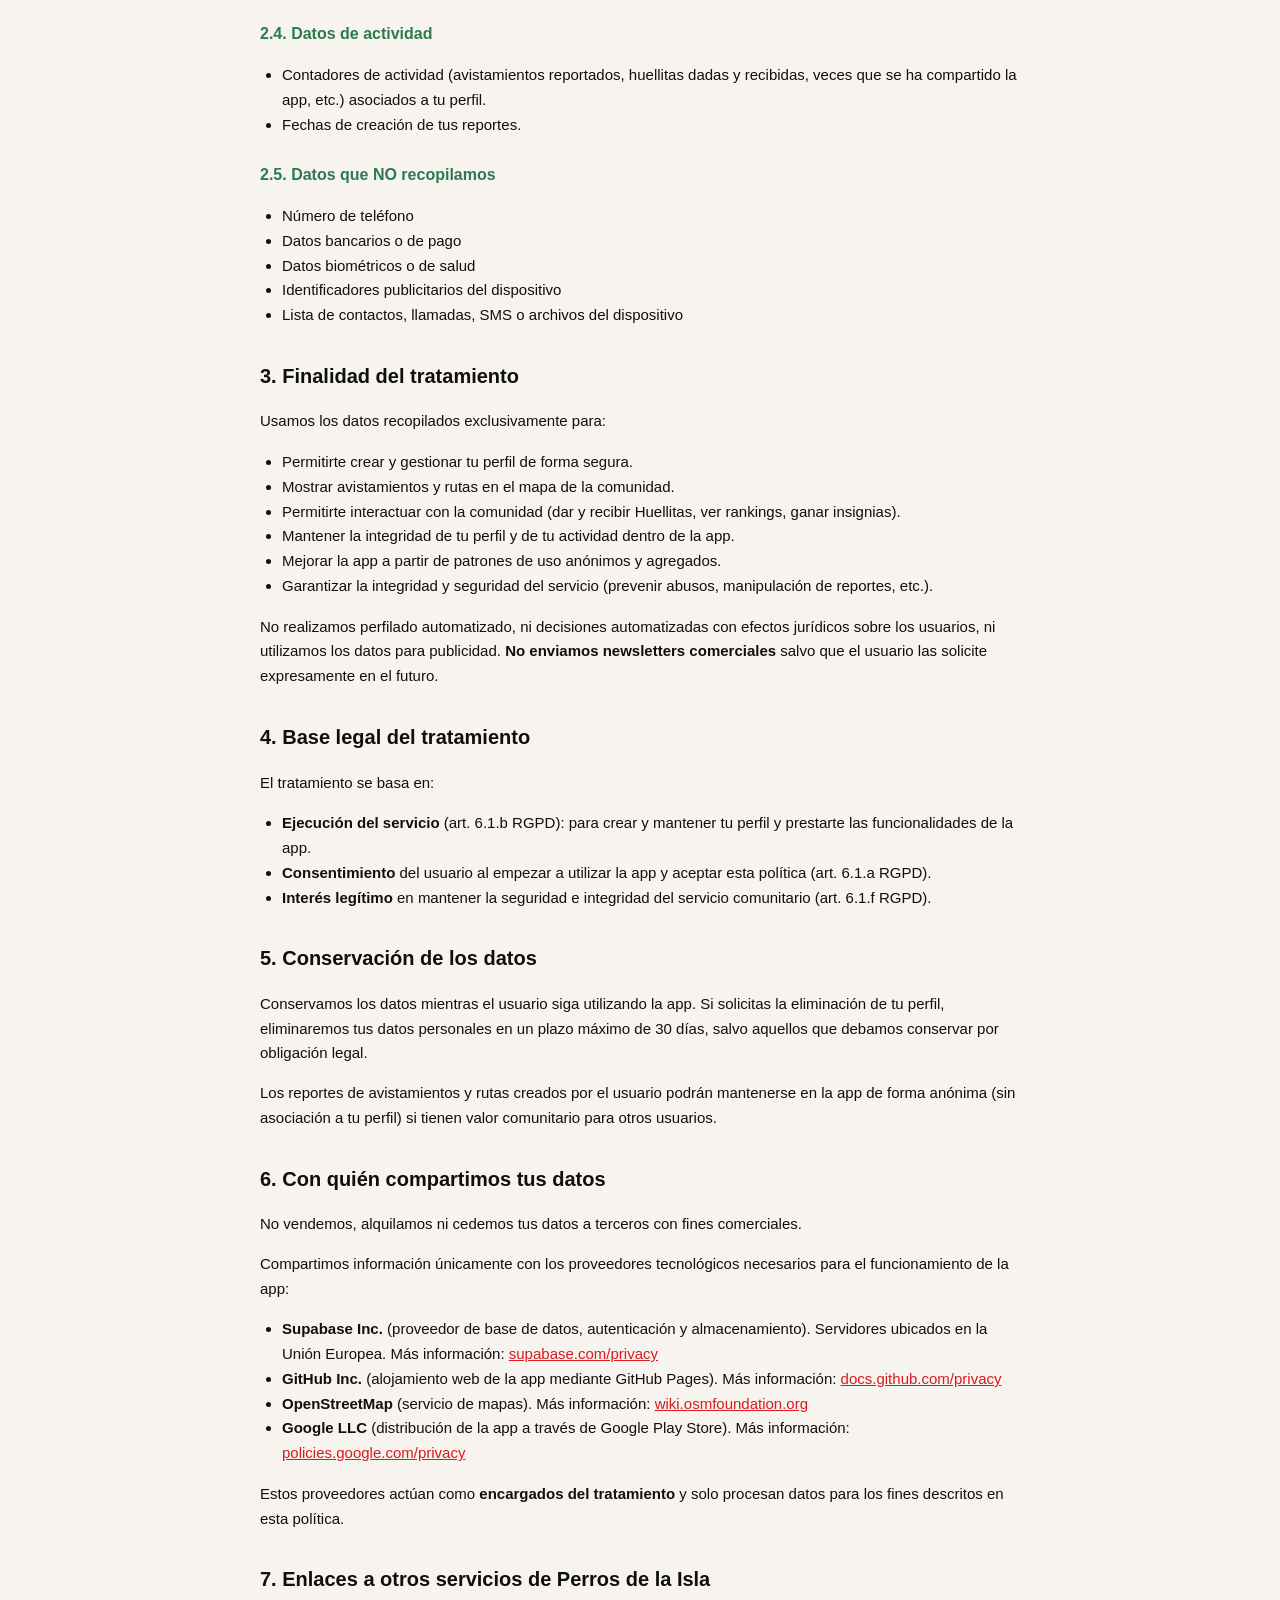
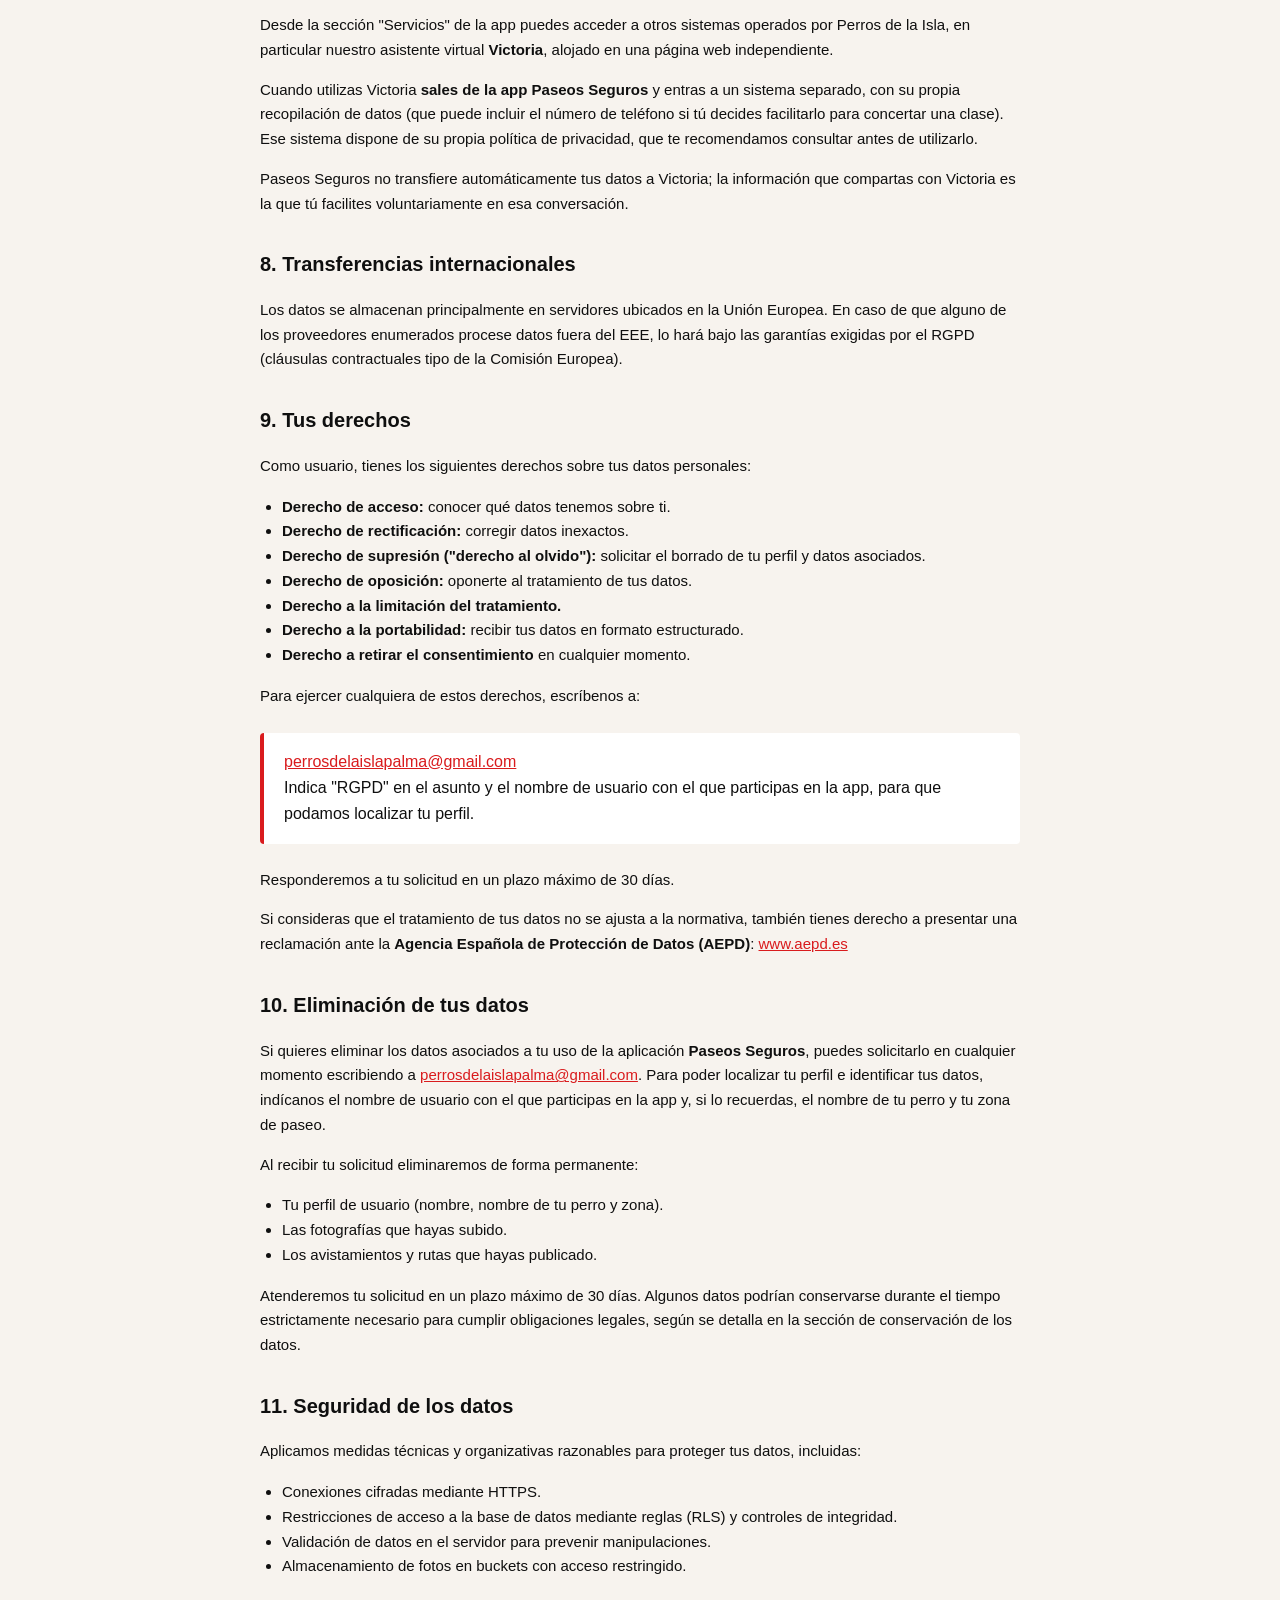
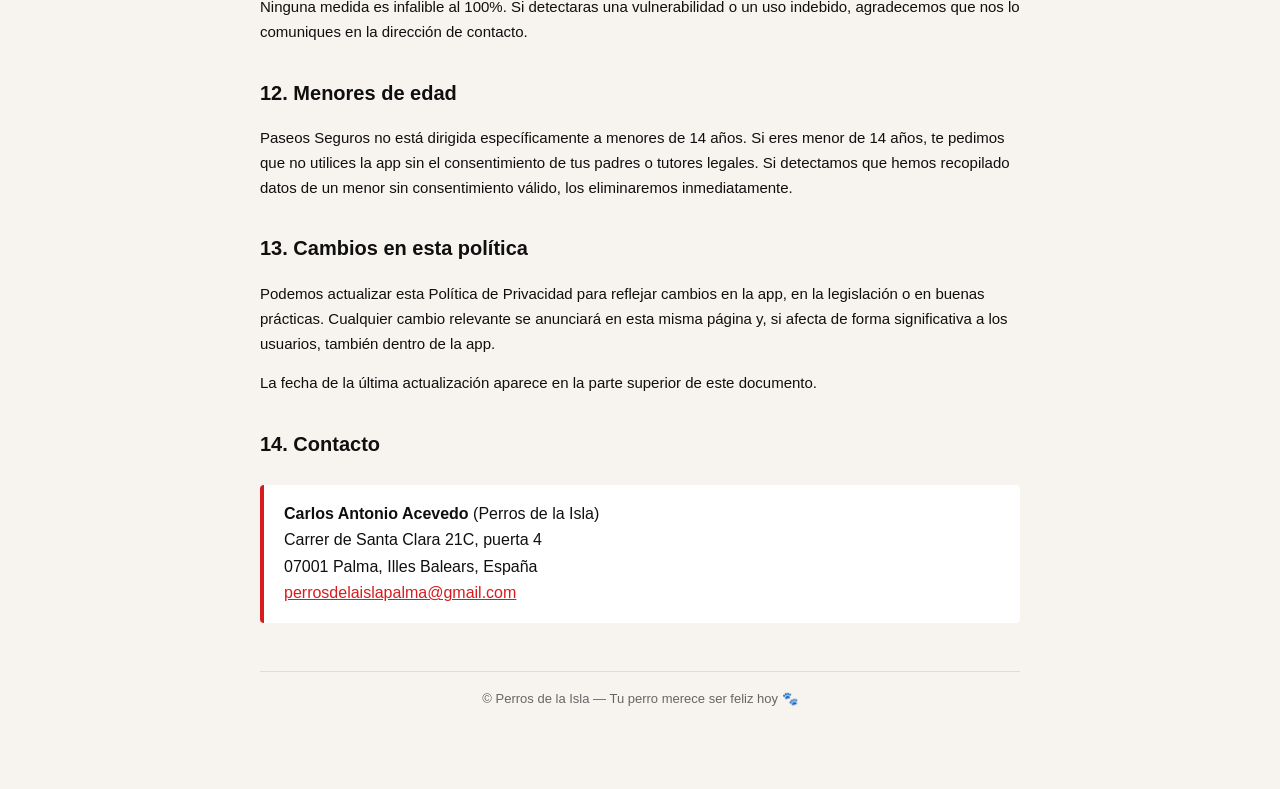
==== commit e2d4fdfe: "Marca: rojo unificado a #D91B1D (sw pdi-v54) 25 apariciones del legacy #C0392B y de #C8231A (theme_c" ====
--- a/politica-privacidad.html
+++ b/politica-privacidad.html
@@ -15,9 +15,9 @@
     background: #F7F3EE;
   }
   h1 {
-    color: #C8231A;
+    color: #D91B1D;
     font-size: 28px;
-    border-bottom: 2px solid #C8231A;
+    border-bottom: 2px solid #D91B1D;
     padding-bottom: 12px;
     margin-bottom: 8px;
   }
@@ -41,7 +41,7 @@
   .contacto {
     background: #fff;
     padding: 16px 20px;
-    border-left: 4px solid #C8231A;
+    border-left: 4px solid #D91B1D;
     margin: 24px 0;
     border-radius: 4px;
   }
@@ -53,7 +53,7 @@
     border-radius: 4px;
     font-size: 14px;
   }
-  a { color: #C8231A; }
+  a { color: #D91B1D; }
   footer {
     margin-top: 48px;
     padding-top: 16px;
